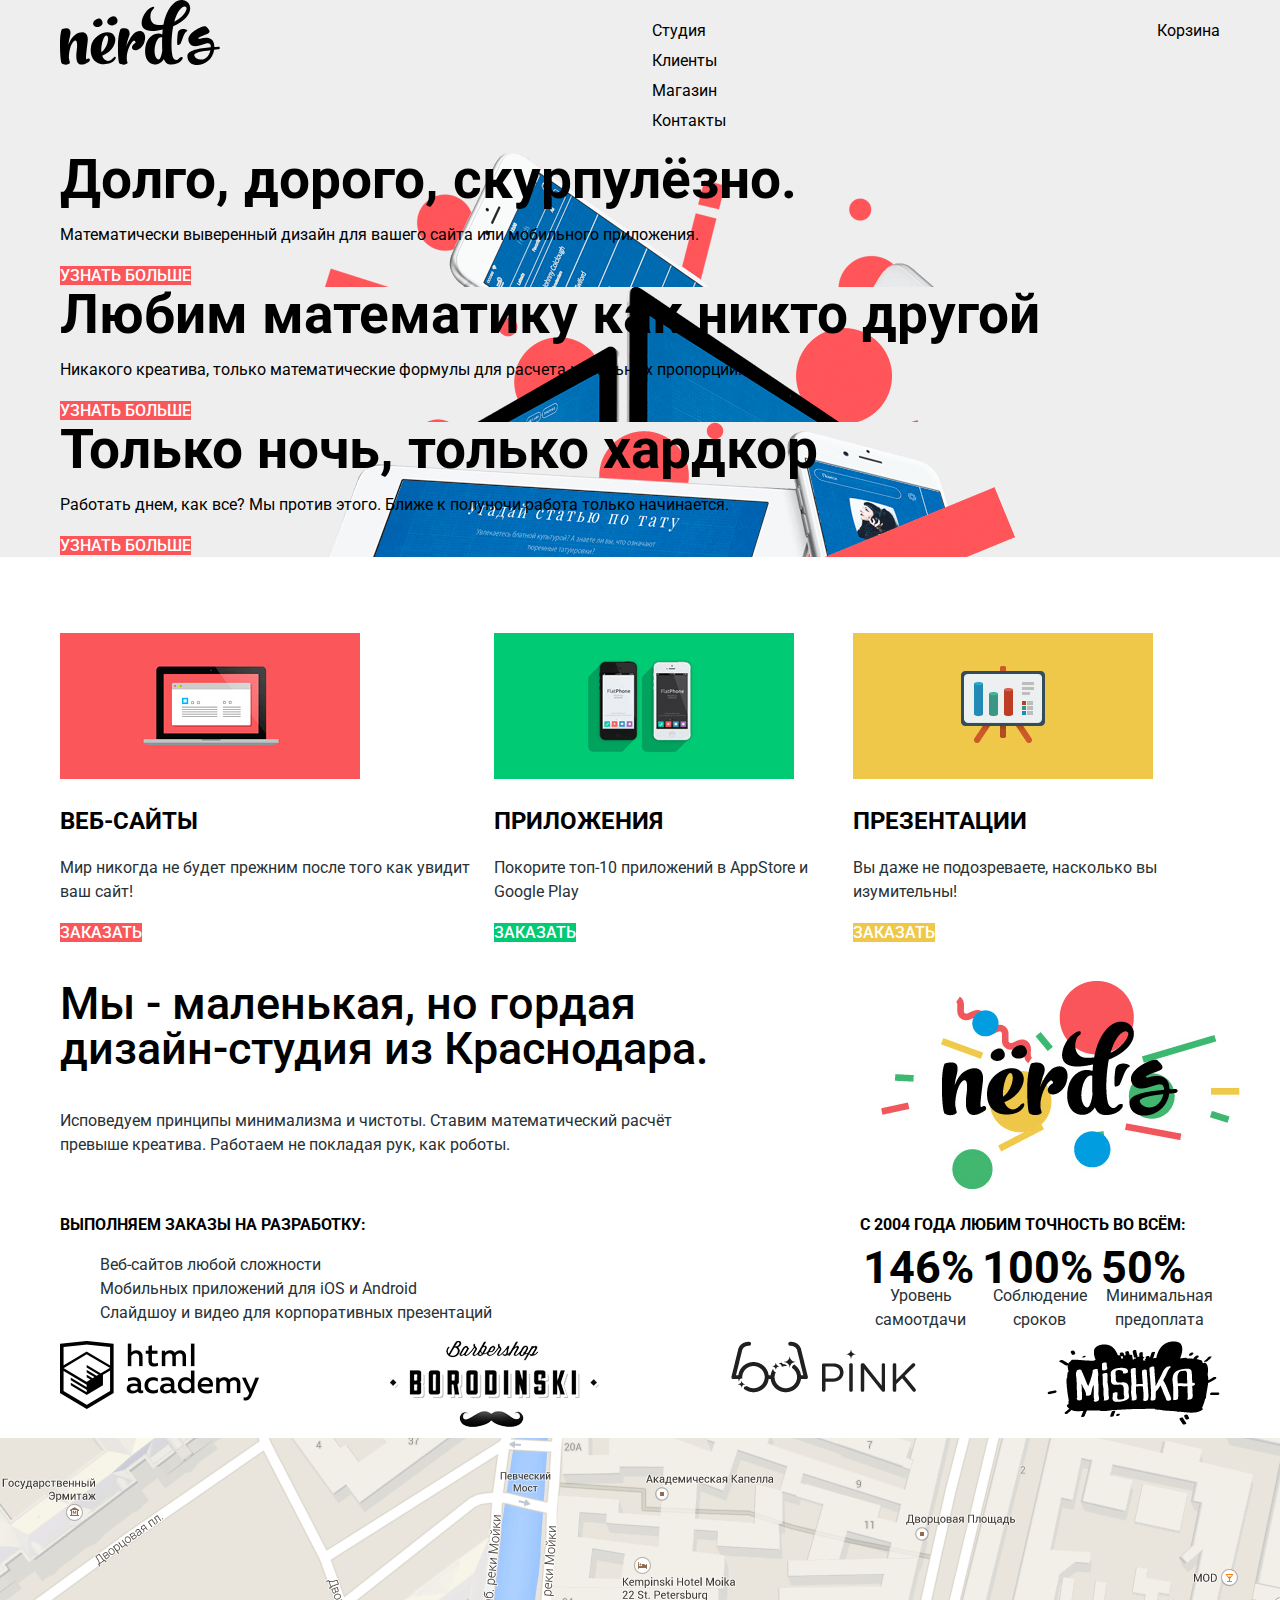
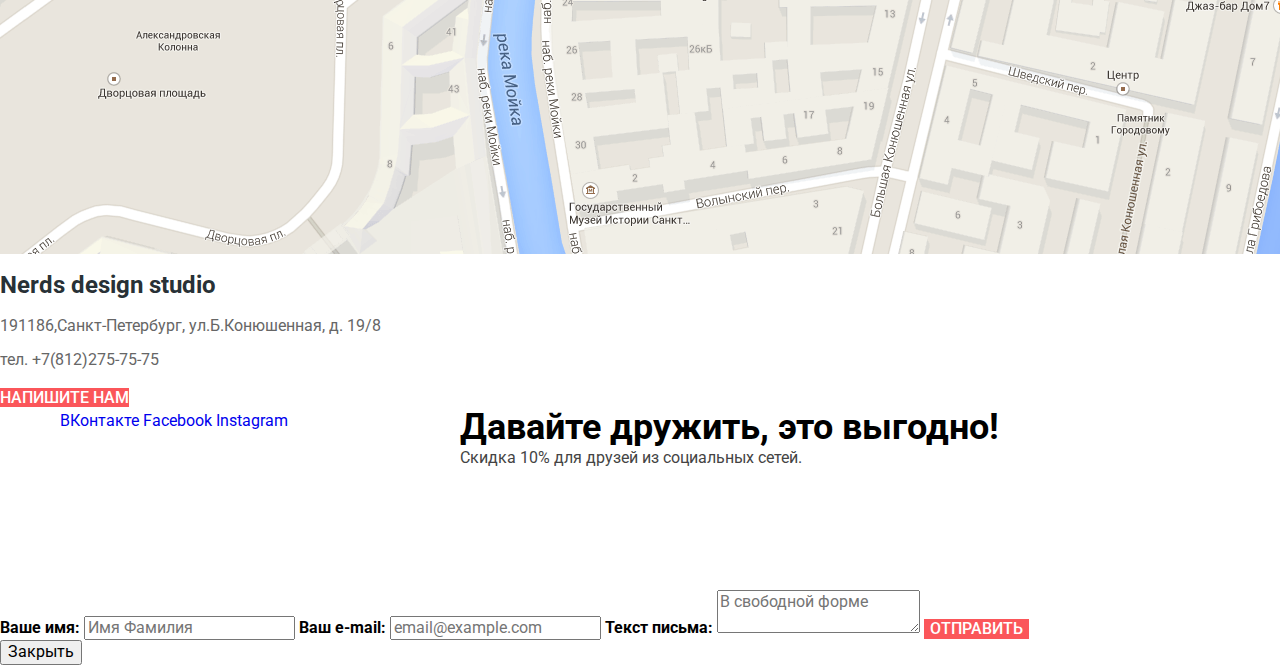
==== index.html @ cb06489e "Сверстал сетки" ====
<!DOCTYPE html>
<html lang="ru">
  <head>
    <meta charset="utf-8">
    <title>HTML Academy: Нёрдс</title>
    <link href="https://fonts.googleapis.com/css?family=Roboto:400,500,700&amp;subset=cyrillic" rel="stylesheet">
    <link rel="stylesheet" href="css/normalize.css">
    <link rel="stylesheet" href="css/style.css">
  </head>
  <body>

    <header class="main-header">
      <nav class="main-navigation">
        <div class="top-header container">
          <a class="main-header-logo">
            <img src="img/nerds-logo.svg" width="160" height="65" alt="Nerds logo">
          </a>
          <ul class="main-menu">
            <li><a href="#">Студия</a></li>
            <li><a href="#">Клиенты</a></li>
            <li><a href="catalog.html">Магазин</a></li>
            <li><a href="#">Контакты</a></li>
          </ul>
          <ul class="cart">
            <li><a href="#">Корзина</a></li>
          </ul>
        </div>
      </nav>
    </header>

    <main>
      <h1 class="visually-hidden">Студия Нёрдс.</h1>

      <section class="slider">
        <div class="container">
        <h2 class="visually-hidden">Слайдер</h2>
        <ul class="slider-list">
          <li>
            <h3 class="slider-title">Долго, дорого, скурпулёзно.</h3>
            <p class="slider-description">
              Математически выверенный дизайн для вашего сайта или мобильного приложения.
            </p>
            <a href="#" class="button slider-button">Узнать больше</a>
          </li>
          <li>
            <h3 class="slider-title">Любим математику как никто другой</h3>
            <p class="slider-description">
              Никакого креатива, только математические формулы для расчета идеальных пропорций.
            </p>
            <a href="#" class="button slider-button">Узнать больше</a>
          </li>
          <li>
            <h3 class="slider-title">Только ночь, только хардкор</h3>
            <p class="slider-description">
              Работать днем, как все? Мы против этого. Ближе к полуночи работа только начинается.
            </p>
            <a href="#" class="button slider-button">Узнать больше</a>
          </li>
        </ul>
        <ul class="slider-controls visually-hidden">
          <li><button>Первый слайд</button></li>
          <li><button>Второй слайд</button></li>
          <li><button>Третий слайд</button></li>
        </ul>
        </div>
      </section>

      <section class="advantages container">
        <h2 class="visually-hidden">Предложения</h2>
        <ul class="advantages-list">
          <li class="advantages-item">
            <img src="img/illustration-1.png" width="300" height="146" alt="Веб-сайты">
            <h2 class="advantages-title">Веб-сайты</h2>
            <p class="advantages-item-description">Мир никогда не будет прежним после того как увидит ваш сайт!</p>
            <a class="button" href="#">Заказать</a>
          </li>
          <li class="advantages-item">
            <img src="img/illustration-2.png" width="300" height="146" alt="Приложения">
            <h2 class="advantages-title">Приложения</h2>
            <p class="advantages-item-description">Покорите топ-10 приложений в AppStore и Google Play</p>
            <a class="button" href="#">Заказать</a>
          </li>
          <li class="advantages-item">
            <img src="img/illustration-3.png" width="300" height="146" alt="Презентации">
            <h2 class="advantages-title">Презентации</h2>
            <p class="advantages-item-description">Вы даже не подозреваете, насколько вы изумительны!</p>
            <a class="button" href="#">Заказать</a>
          </li>
        </ul>
      </section>

      <section class="about container">
        <div class="about-main-column">
          <h2 class="about-title">Мы - маленькая, но гордая дизайн-студия из Краснодара.</h2>
          <p class="about-text">
            Исповедуем принципы минимализма и чистоты. Ставим математический расчёт превыше креатива. Работаем не покладая рук, как роботы.
          </p>
        </div>
        <div class="about-wraper">
          <div class="about-list-column">
            <h3 class="about-list-title">Выполняем заказы на разработку:</h3>
            <ul class="about-list">
              <li>Веб-сайтов любой сложности</li>
              <li>Мобильных приложений для iOS и Android</li>
              <li>Слайдшоу и видео для корпоративных презентаций</li>
            </ul>
          </div>
          <div class="about-table-column">
            <h3 class="about-table-title">С 2004 года любим точность во всём:</h3>
            <table class="about-table">
              <tr>
                <td>146%</td>
                <td>100%</td>
                <td>50%</td>
              </tr>
              <tr>
                <th>Уровень самоотдачи</th>
                <th>Соблюдение сроков</th>
                <th>Минимальная предоплата</th>
              </tr>
            </table>
          </div>
        </div>
      </section>

      <section class="clients container">
        <h2 class="visually-hidden">Клиенты</h2>
        <ul class="clients-list">
          <li>
            <a href="http://htmlacademy.ru">
              <img src="img/logo-1.png" width="199" height="68" alt="Логотип HTMLAcademy">
            </a>
          </li>
          <li>
            <a href="#">
              <img src="img/logo-2.png" width="209" height="90" alt="Логотип барбершоп Бородинский">
            </a>
          </li>
          <li>
            <a href="#">
              <img src="img/logo-3.png" width="185" height="52" alt="Логотип PINK">
            </a>
          </li>
          <li>
            <a href="#">
              <img src="img/logo-4.png" width="173" height="84" alt="Логотип MISHKA">
            </a>
          </li>
        </ul>
      </section>

    </main>

    <footer class="main-footer">
      <section class="address">
        <img src="img/map.png" width="1440" height="416" alt="Карта с расположением офиса">
        <h2 class="address-title">Nerds design studio</h2>
        <p class="address-text">191186,Санкт-Петербург, ул.Б.Конюшенная, д. 19/8</p>
        <p class="address-phone">тел. +7(812)275-75-75</p>
        <a href="#" class="button address-button">Напишите нам</a>
      </section>
      <section class="footer-social container">
        <div class="footer-icon-column">
          <a class="footer-social-item" href="https://vk.com/">ВКонтакте</a>
          <a class="footer-social-item" href="https://facebook.com/">Facebook</a>
          <a class="footer-social-item" href="https://instagram.com/">Instagram</a>
        </div>
        <div class="footer-text-column">
          <span class="footer-social-title">Давайте дружить, это выгодно!</span>
          <span class="footer-social-text">Скидка 10% для друзей из социальных сетей.</span>
        </div>
      </section>
    </footer>

    <section class="modal modal-write-us">
      <h2 class="write-us-title">Напишите нам</h2>
      <form class="write-us-form" action="http://echo.htmlacademy.ru" method="post">
        <label for="write-us-name">Ваше имя:</label>
        <input type="text" id="write-us-name" name="name" value="" placeholder="Имя Фамилия">
        <label for="write-us-email">Ваш e-mail:</label>
        <input type="email" id="write-us-email" name="email" value="" placeholder="email@example.com">
        <label for="write-us-text">Текст письма:</label>
        <textarea id="write-us-text" name="text" placeholder="В свободной форме"></textarea>
        <button class="button write-us-button" type="submit">Отправить</button>
      </form>
      <button class="modal-close">Закрыть</button>
    </section>

  </body>
</html>
---- css/style.css ----
body {
  margin: 0;
  padding: 0;

  font-family: "Roboto", Arial, sans-serif;
  font-weight: 400;
  font-size: 16px;
  line-height: 24px;
  color: #283136;

  background-color: #ffffff;
}

a {
  text-decoration: none;
}

.button {
  font-family: "Roboto", Arial, sans-serif;
  font-weight: 500;
  font-size: 16px;
  line-height: 18px;

  text-align: center;
  color: #ffffff;
  vertical-align: middle;
  text-transform: uppercase;

  background-color: #fb565a;
  border: none;
}

.container {
  width: 1160px;
  margin: 0 auto;
  padding: 0 20px;
}

.visually-hidden:not(:focus):not(:active),
input[type="checkbox"].visually-hidden,
input[type="radio"].visually-hidden {
  position: absolute;

  width: 1px;
  height: 1px;
  margin: -1px;
  border: 0;
  padding: 0;

  white-space: nowrap;

  clip-path: inset(100%);
  clip: rect(0 0 0 0);
  overflow: hidden;
}

.main-navigation {
  font-size: 16px;
  line-height: 30px;
  color: #000000;

  background-color: #eeeeee;
}

.top-header {
  display: flex;
  justify-content: space-between;
  margin-bottom: 0;
}

.main-menu,
.cart{
  list-style: none;
}

.main-menu a,
.cart a {
  color: #000000;
}

.main-menu a:hover,
.main-menu a:focus,
.cart a:hover,
.cart a:focus {
  color: #fb565a;
}

/*----- Section Slider -----*/

.slider {
  margin-bottom: 76px;

  color: #000000;

  background-color: #eeeeee;
}

.slider-list {
  margin: 0;
  padding: 0;
  list-style: none;
}

.slider-list li:nth-child(1) {
  background-image: url("../img/slide1.png");
  background-position: top center;
  background-repeat: no-repeat;
}

.slider-list li:nth-child(2) {
  background-image: url("../img/slide2.png");
  background-position: top center;
  background-repeat: no-repeat;
}

.slider-list li:nth-child(3) {
  background-image: url("../img/slide3.png");
  background-position: top center;
  background-repeat: no-repeat;
}

.slider-title {
  margin: 0;
  padding: 0;

  font-size: 55px;
  line-height: 55px;
}

.slider-button:hover,
.slider-button:focus {
  background-color: #e74246;
}

.slider-controls {
  list-style: none;
}

/*----- End of Section Slider -----*/

/*----- Section Advantages -----*/

.advantages-list {
  display: flex;
  justify-content: space-between;
  margin: 0;
  padding: 0;

  list-style: none;
}

.advatanges-item {
  width: 300px;
}

.advantages-title {
  font-size: 24px;
  line-height: 30px;
  font-weight: 700;
  color: #000000;
  text-transform: uppercase;
}

.advantages-item:nth-child(1) a:hover,
.advantages-item:nth-child(1) a:focus {
  background-color: #e74246;
}

.advantages-item:nth-child(2) a {
  background-color: #00ca74;
}

.advantages-item:nth-child(2) a:hover,
.advantages-item:nth-child(2) a:focus {
  background-color: #00bc6c;
}

.advantages-item:nth-child(3) a {
  background-color: #efc84a;
}

.advantages-item:nth-child(3) a:hover,
.advantages-item:nth-child(3) a:focus {
  background-color: #eab534;
}

/*----- End of Section Advantages -----*/

/*----- Section About -----*/

.about {
  background-color: #ffffff;
  background-image: url("../img/nerds-illustration.png");
  background-position: top right;
  background-repeat: no-repeat;
}

.about-main-column {
  margin-bottom: 40px;
  width: 660px;
}

.about-wraper {
  display: flex;
  justify-content: space-between;
}

.about-list-column {
  width: 460px;
}

.about-table-column {
  width: 360px;
}

.about-title {
  font-size: 45px;
  line-height: 45px;
  font-weight: 500;
  color: #000000;
}

.about-list-title {
  font-size: 16px;
  line-height: 24px;
  font-weight: 700;
  color: #000000;
  text-transform: uppercase;
}

.about-list {
  list-style: none;
}

.about-table-title {
  font-size: 16px;
  line-height: 24px;
  font-weight: 700;
  color: #000000;
  text-transform: uppercase;
}

.about-table td {
  font-size: 45px;
  font-weight: 700;
  color: #000000;
}

.about-table th {
  font-size: 16px;
  font-weight: 400;
  color: #283136;
}

/*----- End of Section About -----*/

/*----- Section Clients -----*/

.clients-list {
  display: flex;
  justify-content: space-between;
  margin: 0;
  padding: 0;

  list-style: none;
}

/*----- End of Section Clients -----*/

/*----- Footer -----*/

/*----- Section Address -----*/

.address img {
  display: block;
  width: 1440px;
  margin: 0 auto;
}

.addrress-title {
  font-size: 18px;
  line-height: 30px;
  font-weight: 700;
  color: #000000;
}

.address-text,
.address-phone {
  font-size: 16px;
  line-height: 18px;
  font-weight: 400;
  color: #666666;
}

/*.address-button {
  font-size: 16px;
  line-height: 18px;
  font-weight: 500;
  color: #ffffff;
  text-transform: uppercase;

  background-color: #fb565a;
}*/

.address-button:hover {
  background-color: #e74246;
}

/*----- End of Section Address -----*/

.footer-social {
  display: flex;
}

.footer-icon-column {
  width: 260px;
}

.footer-text-column {
  margin-left: 140px;
  width: 560px;
}

.footer-social-title {
  font-size: 36px;
  line-height: 36px;
  font-weight: 700;
  color: #000000;
}

.footer-social-text {
  font-size: 16px;
  line-height: 22px;
  color: #444444;
}

/*----- End of Footer -----*/

/*----- Modal Window -----*/

.write-us-title {
  font-size: 45px;
  line-height: 45px;
  font-weight: 500;
  color: #ffffff;
}

.write-us-form label {
  font-size: 16px;
  line-height: 18px;
  font-weight: 700;
  color: #000000;
}

/*.write-us-button {
  font-size: 16px;
  line-height: 18px;
  font-weight: 500;
  color: #ffffff;
  text-transform: uppercase;

  background-color: #fb565a;
  border: none;
}*/

.write-us-button:hover {
  background-color: #e74246;
}

/*----- End of Modal Window -----*/

/*----- Catalog Page -----*/

.catalog-title {
  font-size: 55px;
  line-height: 55px;
  color: #000000;
  text-align: center;

  background-color: #eeeeee;
}

.main-catalog-column {
  display: flex;
}

/*----- Section Filter -----*/

.filter {
  width: 260px;
  margin-right: 140px;
}

.filter-form legend {
  font-size: 18px;
  line-height: 30px;
  font-weight: 700;
  color: #000000;
  text-transform: uppercase;
}

.price-min,
.price-max {
  line-height: 22px;
  text-transform: uppercase;
}

.filter-form ul {
  list-style: none;
}

.filter-option label {
  line-height: 20px;
}

.button-submit {
  line-height: 18px;
  font-weight: 500;
  color: #000000;
  text-transform: uppercase;

  background-color: #eeeeee;
}

.button-submit:hover {
  background-color: #dfdfdf;
}

/*----- End of Section Filter -----*/

/*----- Section Catalog -----*/

.catalog {
  flex-grow: 1;
}

.catalog-sort-title {
  font-size: 18px;
  line-height: 18px;
  font-weight: 700;
  color: #000000;
  text-transform: uppercase;
}

.sort-by {
  font-size: 14px;
  line-height: 18px;
  text-transform: uppercase;
  color: rgba(0,0,0,0.3);
}

.sort-by:hover,
.sort-by:focus {
  color: rgba(0,0,0,0.6);
}

.active-sort-by,
.sort-by:active {
  color: #000000;
}

.catalog-list {
  margin: 0;
  padding: 0;
  list-style: none;
}

.catalog-list li {
  background-color: #eeeeee;
}

.catalog-item-title {
  font-size: 18px;
  line-height: 30px;
  font-weight: 700;
  color: #000000;
  text-transform: uppercase;
  text-align: center;
}

.catalog-item-description {
  line-height: 18px;
  color: #666666;
  text-align: center;
}

/*----- End of Section Catalog -----*/

/*----- Section Pagination -----*/

.pagination-list {
  list-style: none;
}

.pagination-item a {
  line-height: 18px;
  font-weight: 500;
  color: #000000;

  background-color: #eeeeee;
}

.pagination-item a:hover {
  background-color: #dfdfdf;
}

.pagination-item-current a {
  background-color: #ffffff;
}

/*----- End of Section Pagination -----*/
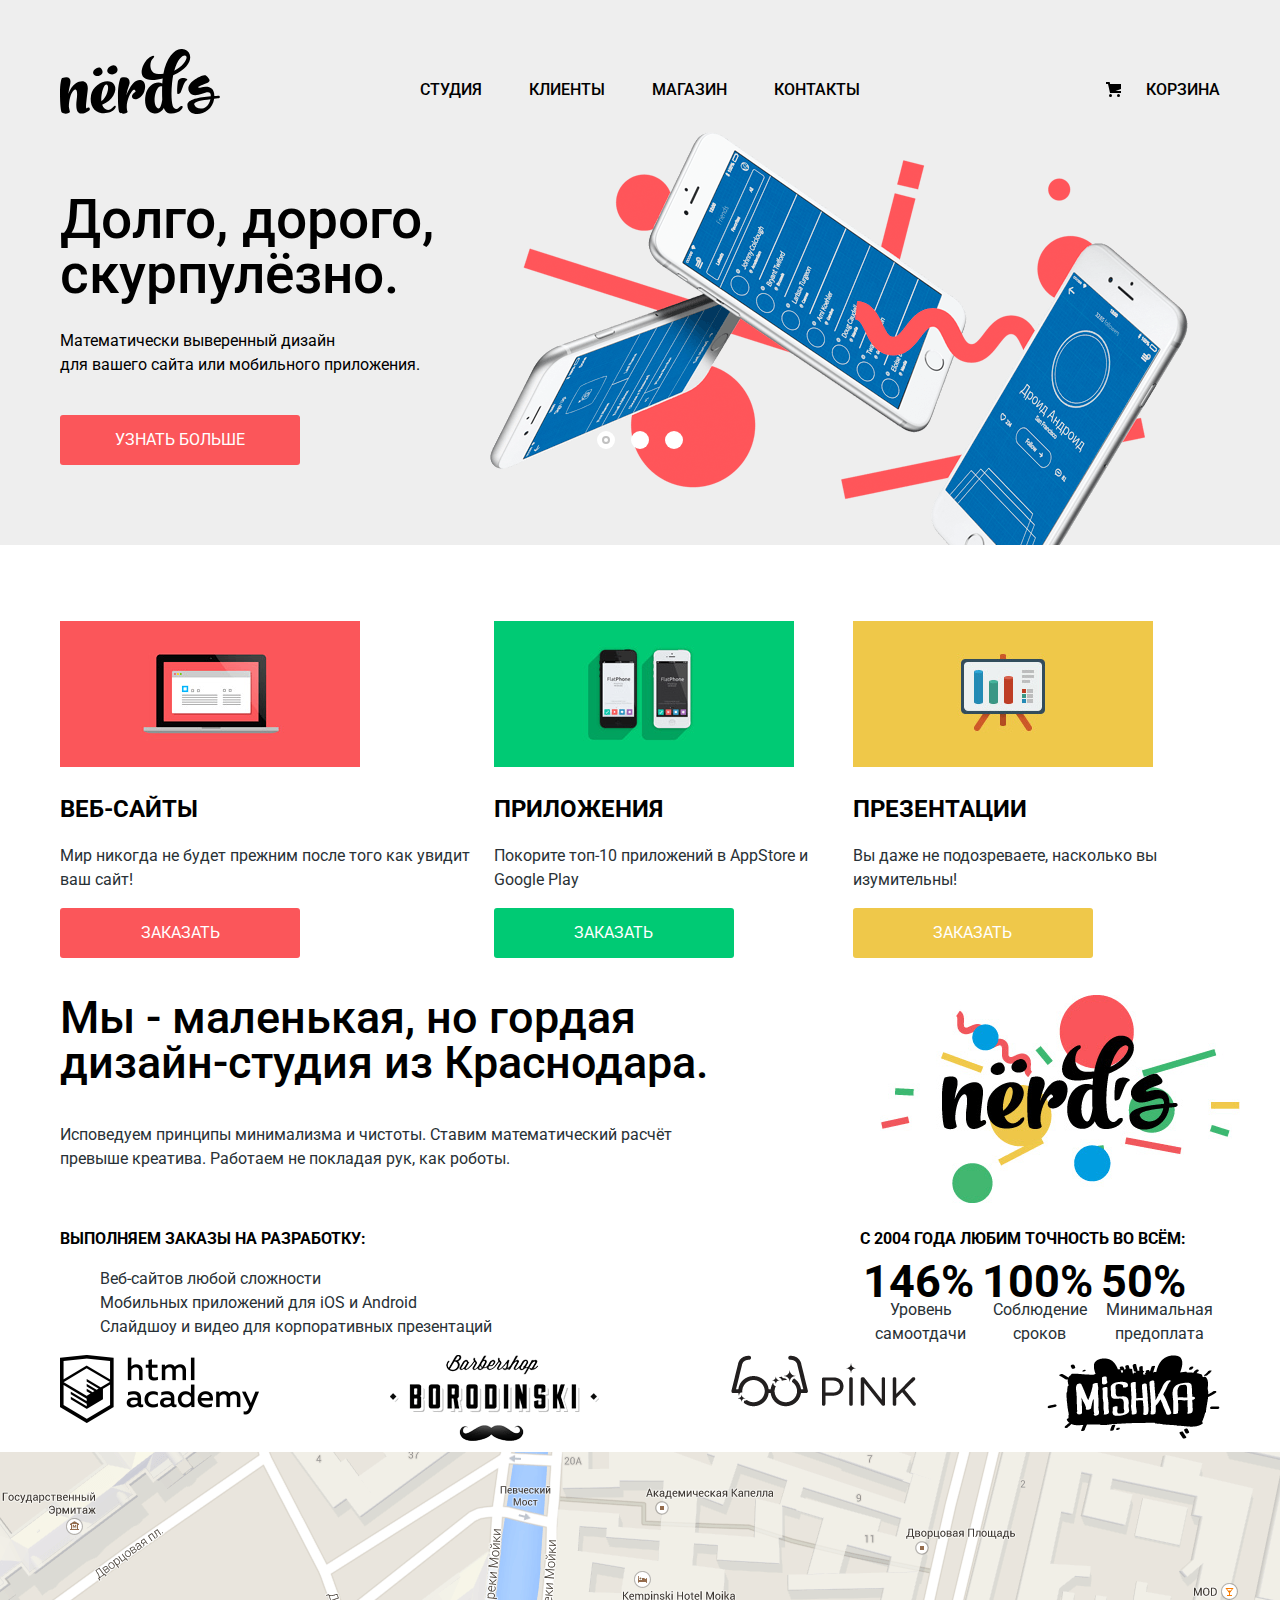
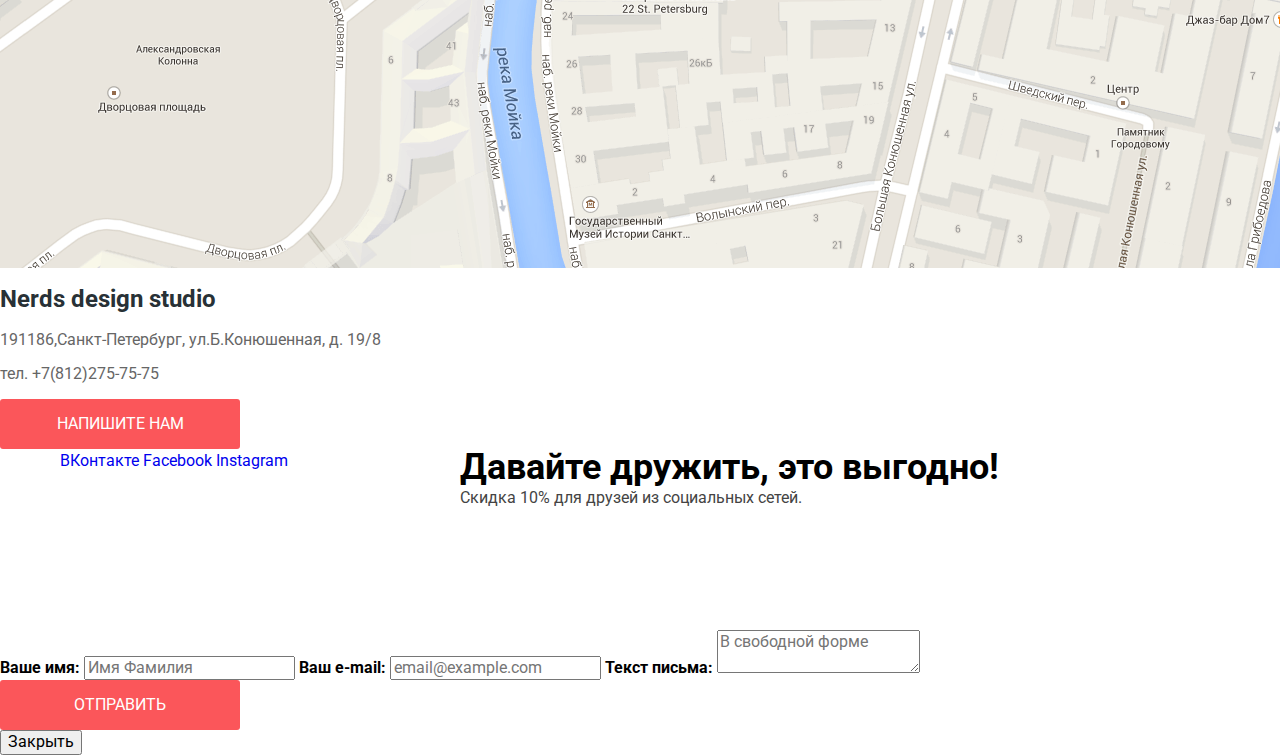
==== commit c11b8449: "Начал верстать декоративные элементы главной" ====
--- a/index.html
+++ b/index.html
@@ -33,35 +33,36 @@
 
       <section class="slider">
         <div class="container">
-        <h2 class="visually-hidden">Слайдер</h2>
-        <ul class="slider-list">
-          <li>
-            <h3 class="slider-title">Долго, дорого, скурпулёзно.</h3>
-            <p class="slider-description">
-              Математически выверенный дизайн для вашего сайта или мобильного приложения.
-            </p>
-            <a href="#" class="button slider-button">Узнать больше</a>
-          </li>
-          <li>
-            <h3 class="slider-title">Любим математику как никто другой</h3>
-            <p class="slider-description">
-              Никакого креатива, только математические формулы для расчета идеальных пропорций.
-            </p>
-            <a href="#" class="button slider-button">Узнать больше</a>
-          </li>
-          <li>
-            <h3 class="slider-title">Только ночь, только хардкор</h3>
-            <p class="slider-description">
-              Работать днем, как все? Мы против этого. Ближе к полуночи работа только начинается.
-            </p>
-            <a href="#" class="button slider-button">Узнать больше</a>
-          </li>
-        </ul>
-        <ul class="slider-controls visually-hidden">
-          <li><button>Первый слайд</button></li>
-          <li><button>Второй слайд</button></li>
-          <li><button>Третий слайд</button></li>
-        </ul>
+          <h2 class="visually-hidden">Слайдер</h2>
+          <div class="slider-controls">
+            <i class="active"></i>
+            <i></i>
+            <i></i>
+          </div>
+          <ul class="slider-list">
+            <li>
+              <h3 class="slider-title">Долго, дорого,<br> скурпулёзно.</h3>
+              <p class="slider-description">
+                Математически выверенный дизайн<br> для вашего сайта или мобильного приложения.
+              </p>
+              <a href="#" class="slider-button button">Узнать больше</a>
+            </li>
+            <li>
+              <h3 class="slider-title">Любим математику<br> как никто другой</h3>
+              <p class="slider-description">
+                Никакого креатива, только математические формулы<br> для расчета идеальных пропорций.
+              </p>
+              <a href="#" class="slider-button button">Узнать больше</a>
+            </li>
+            <li>
+              <h3 class="slider-title">Только ночь,<br> только хардкор</h3>
+              <p class="slider-description">
+                Работать днем, как все? Мы против этого.<br> Ближе к полуночи работа только начинается.
+              </p>
+              <a href="#" class="slider-button button">Узнать больше</a>
+            </li>
+          </ul>
+
         </div>
       </section>
 
--- a/css/style.css
+++ b/css/style.css
@@ -15,7 +15,7 @@
   text-decoration: none;
 }
 
-.button {
+/*.button {
   font-family: "Roboto", Arial, sans-serif;
   font-weight: 500;
   font-size: 16px;
@@ -28,6 +28,35 @@
 
   background-color: #fb565a;
   border: none;
+}*/
+
+.button {
+  display: block;
+  width: 240px;
+  padding: 16px 0;
+
+  font-size: 16px;
+  line-height: 18px;
+  color: #ffffff;
+  text-transform: uppercase;
+  text-align: center;
+  text-decoration: none;
+
+  background-color: #fb565a;
+  border-radius: 3px;
+  border: none;
+}
+
+.button:hover,
+.button:focus {
+  background-color: #e74246;
+}
+
+.button:active {
+  color: rgba(255, 255, 255, 0.3);
+
+  background-color: #d7373b;
+  box-shadow: 0 3px rgba(0, 0, 0, 0.1) inset;
 }
 
 .container {
@@ -57,21 +86,81 @@
 .main-navigation {
   font-size: 16px;
   line-height: 30px;
-  color: #000000;
+  font-weight: 500;
+  color: #000000;
+  text-transform: uppercase;
 
   background-color: #eeeeee;
 }
 
 .top-header {
   display: flex;
+  /*justify-content: space-between;*/
+  margin-bottom: 0;
+  padding-top: 49px;
+}
+
+.main-header-logo {
+  width: 160px;
+  height: 65px;
+}
+
+.main-header-logo:hover,
+.main-header-logo:focus {
+  opacity: 0.8;
+}
+
+.main-header-logo:active {
+  opacity: 0.3;
+}
+
+.main-menu {
+  display: flex;
+  width: 440px;
   justify-content: space-between;
-  margin-bottom: 0;
-}
-
-.main-menu,
+  margin: 0;
+  padding: 0;
+  padding-top: 26px;
+  margin-left: 200px;
+  list-style: none;
+}
+
+.cart {
+  margin: 0;
+  padding: 0;
+  padding-top: 26px;
+  max-width: 160px;
+  margin-left: auto;
+  list-style: none;
+}
+
+.cart a {
+  position: relative;
+  padding-left: 50px;
+}
+
+.cart a::before {
+  content: "";
+
+  position: absolute;
+  top: 2px;
+  left: 10px;
+
+  width: 15px;
+  height: 15px;
+
+  background-image: url("../img/cart-icon.svg");
+  background-repeat: no-repeat;
+  background-position: 0 0;
+}
+
+/*.main-menu,
 .cart{
-  list-style: none;
-}
+  margin: 0;
+  padding: 0;
+  padding-top: 26px;
+  list-style: none;
+}*/
 
 .main-menu a,
 .cart a {
@@ -85,9 +174,16 @@
   color: #fb565a;
 }
 
+.main-menu a:active,
+.cart a:active {
+  color: rgba(0,0,0,0.3);
+}
+
 /*----- Section Slider -----*/
 
 .slider {
+  position: relative;
+
   margin-bottom: 76px;
 
   color: #000000;
@@ -99,32 +195,48 @@
   margin: 0;
   padding: 0;
   list-style: none;
+}
+
+.slider-list li {
+  display: none;
+  padding: 78px 0 80px 0;
+}
+
+.slider-list li:nth-child(1) {
+  display: block;
 }
 
 .slider-list li:nth-child(1) {
   background-image: url("../img/slide1.png");
-  background-position: top center;
+  background-position: 93% 18px;
   background-repeat: no-repeat;
 }
 
 .slider-list li:nth-child(2) {
   background-image: url("../img/slide2.png");
-  background-position: top center;
+  background-position: 100% 0;
   background-repeat: no-repeat;
 }
 
 .slider-list li:nth-child(3) {
   background-image: url("../img/slide3.png");
-  background-position: top center;
+  background-position: 100% 20px;
   background-repeat: no-repeat;
 }
 
 .slider-title {
   margin: 0;
+  margin-bottom: 27px;
   padding: 0;
 
   font-size: 55px;
   line-height: 55px;
+  font-weight: 500;
+}
+
+.slider-description {
+  margin: 0;
+  margin-bottom: 38px;
 }
 
 .slider-button:hover,
@@ -133,7 +245,62 @@
 }
 
 .slider-controls {
-  list-style: none;
+  position: absolute;
+  left: 50%;
+  bottom: 104px;
+  z-index: 100;
+
+  width: 160px;
+  height: 18px;
+
+  text-align: center;
+  font-size: 0;
+  transform: translateX(-50%);
+}
+
+.slider-controls i {
+  position: relative;
+
+  display: inline-block;
+  width: 18px;
+  height: 18px;
+  padding: 8px;
+
+  border-radius: 50%;
+  cursor: pointer;
+}
+
+.slider-controls i::after {
+  content: "";
+
+  position: absolute;
+  top: 8px;
+  left: 8px;
+  z-index: 1;
+
+  width: 18px;
+  height: 18px;
+
+  background-color: #ffffff;
+
+  border-radius: 50%;
+}
+
+.slider-controls .active::before {
+  content: "";
+
+  position: absolute;
+  left: 50%;
+  top: 50%;
+  z-index: 2;
+
+  width: 4px;
+  height: 4px;
+  margin: -4px;
+
+  background-color: inherit;
+  border: 2px solid #c1c1c1;
+  border-radius: 50%;
 }
 
 /*----- End of Section Slider -----*/
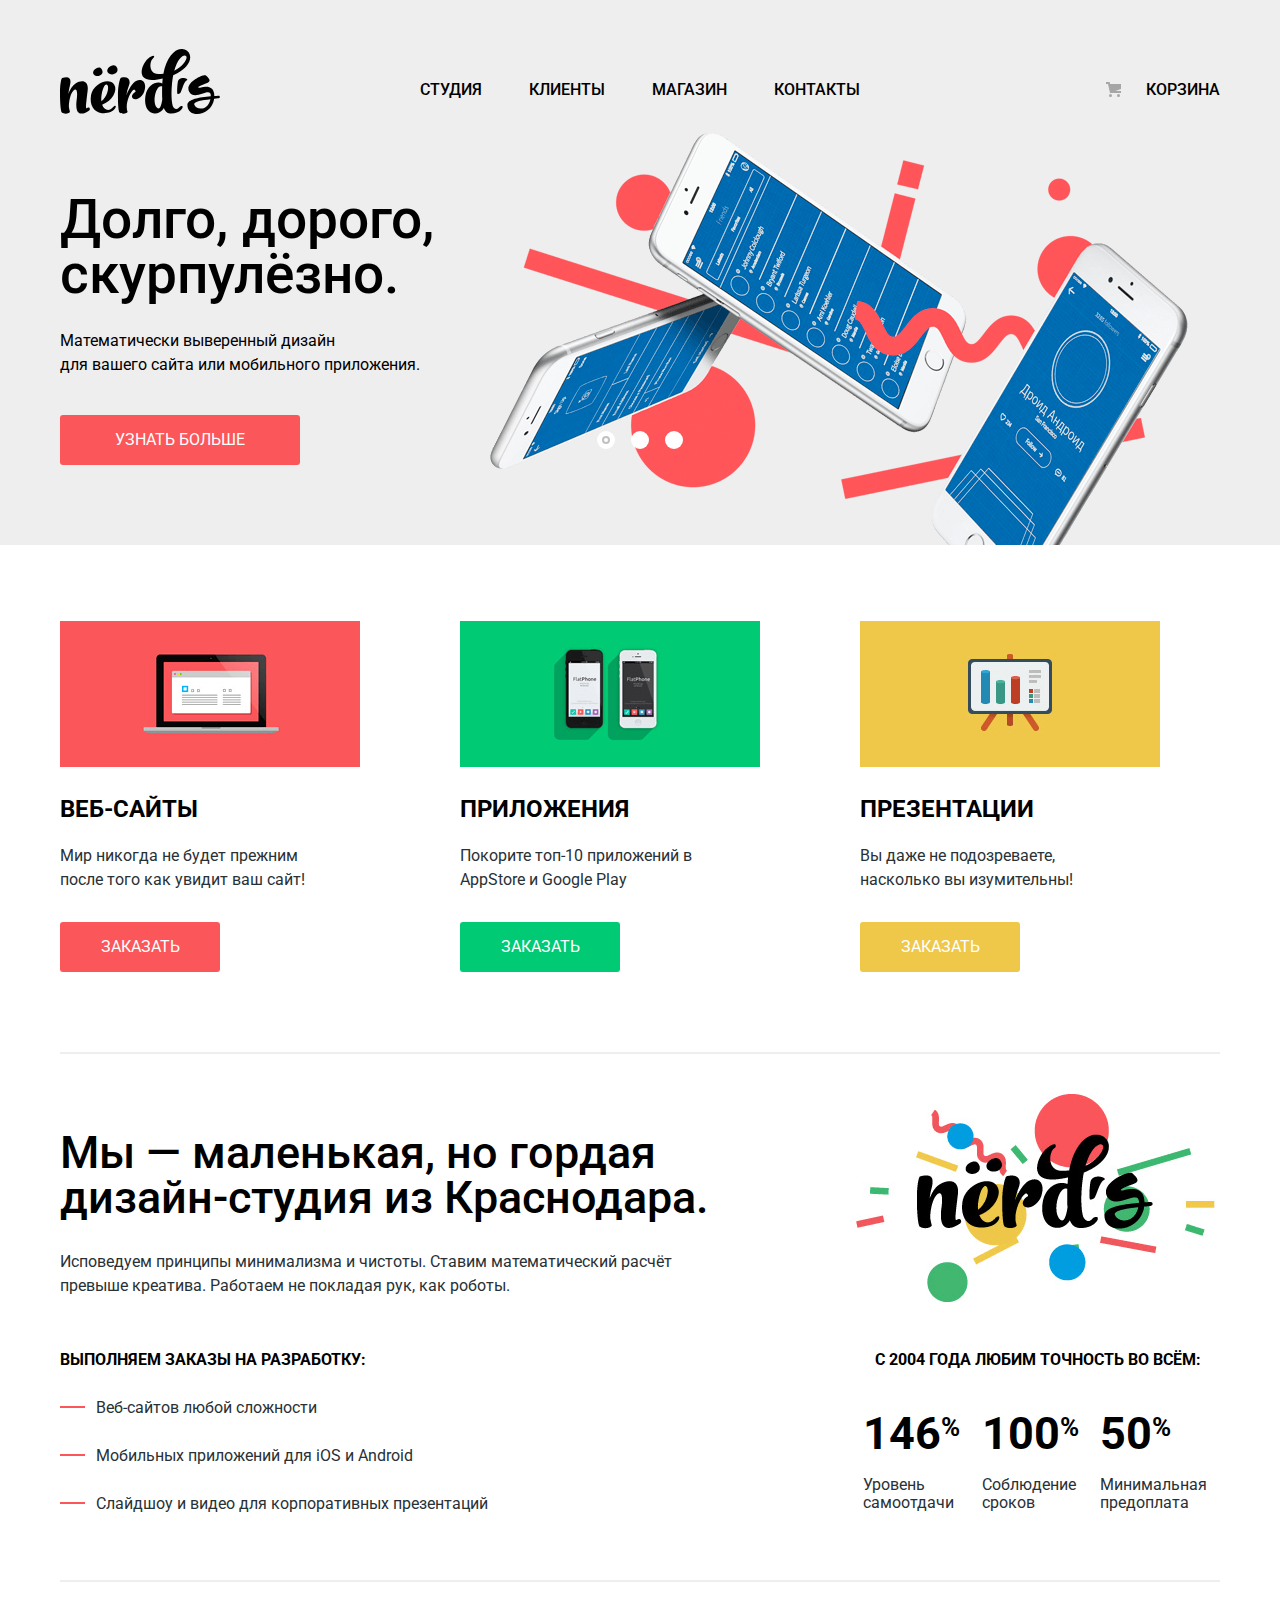
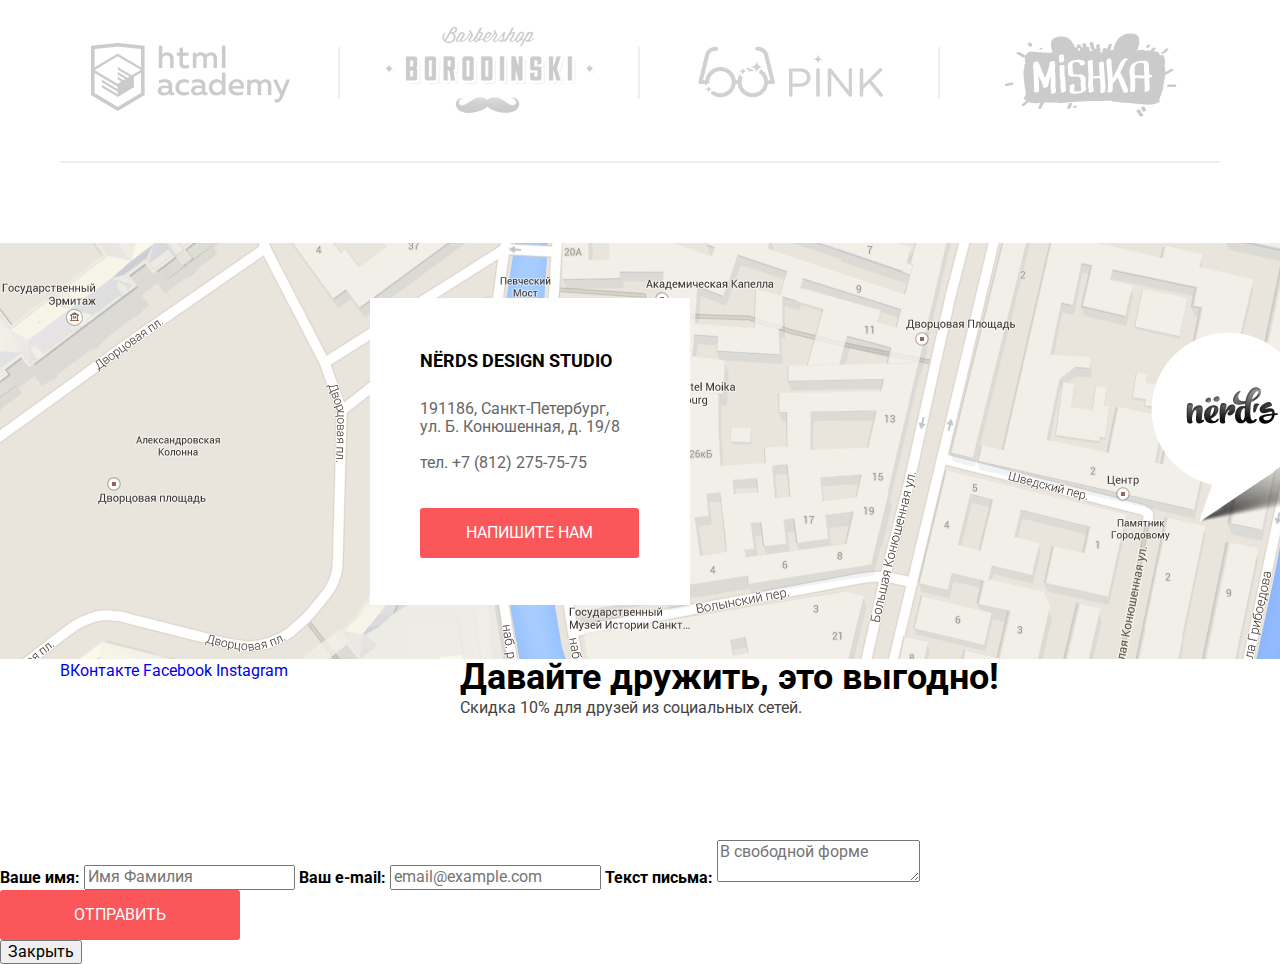
==== commit 7e3e8324: "Почти доверстал главную" ====
--- a/index.html
+++ b/index.html
@@ -66,33 +66,33 @@
         </div>
       </section>
 
-      <section class="advantages container">
+      <section class=" container advantages">
         <h2 class="visually-hidden">Предложения</h2>
         <ul class="advantages-list">
           <li class="advantages-item">
             <img src="img/illustration-1.png" width="300" height="146" alt="Веб-сайты">
             <h2 class="advantages-title">Веб-сайты</h2>
-            <p class="advantages-item-description">Мир никогда не будет прежним после того как увидит ваш сайт!</p>
-            <a class="button" href="#">Заказать</a>
+            <p class="advantages-item-description">Мир никогда не будет прежним<br> после того как увидит ваш сайт!</p>
+            <a class="button advantages-button" href="#">Заказать</a>
           </li>
           <li class="advantages-item">
             <img src="img/illustration-2.png" width="300" height="146" alt="Приложения">
             <h2 class="advantages-title">Приложения</h2>
-            <p class="advantages-item-description">Покорите топ-10 приложений в AppStore и Google Play</p>
-            <a class="button" href="#">Заказать</a>
+            <p class="advantages-item-description">Покорите топ-10 приложений в<br> AppStore и Google Play</p>
+            <a class="button advantages-button" href="#">Заказать</a>
           </li>
           <li class="advantages-item">
             <img src="img/illustration-3.png" width="300" height="146" alt="Презентации">
             <h2 class="advantages-title">Презентации</h2>
-            <p class="advantages-item-description">Вы даже не подозреваете, насколько вы изумительны!</p>
-            <a class="button" href="#">Заказать</a>
+            <p class="advantages-item-description">Вы даже не подозреваете,<br> насколько вы изумительны!</p>
+            <a class="button advantages-button" href="#">Заказать</a>
           </li>
         </ul>
       </section>
-
-      <section class="about container">
+      <hr class="hr-line">
+      <section class="container about">
         <div class="about-main-column">
-          <h2 class="about-title">Мы - маленькая, но гордая дизайн-студия из Краснодара.</h2>
+          <h2 class="about-title">Мы &mdash; маленькая, но гордая дизайн-студия из Краснодара.</h2>
           <p class="about-text">
             Исповедуем принципы минимализма и чистоты. Ставим математический расчёт превыше креатива. Работаем не покладая рук, как роботы.
           </p>
@@ -110,9 +110,9 @@
             <h3 class="about-table-title">С 2004 года любим точность во всём:</h3>
             <table class="about-table">
               <tr>
-                <td>146%</td>
-                <td>100%</td>
-                <td>50%</td>
+                <td>146<sup class="percent">%</sup></td>
+                <td>100<sup class="percent">%</sup></td>
+                <td>50<sup class="percent">%</sup></td>
               </tr>
               <tr>
                 <th>Уровень самоотдачи</th>
@@ -123,42 +123,50 @@
           </div>
         </div>
       </section>
-
-      <section class="clients container">
+      <hr class="hr-line">
+      <section class=" container clients">
         <h2 class="visually-hidden">Клиенты</h2>
         <ul class="clients-list">
           <li>
-            <a href="http://htmlacademy.ru">
-              <img src="img/logo-1.png" width="199" height="68" alt="Логотип HTMLAcademy">
+            <a class="clients-item" href="http://htmlacademy.ru">
+              <img src="img/logo1.png" width="260" height="90" alt="Логотип HTMLAcademy">
             </a>
           </li>
           <li>
-            <a href="#">
-              <img src="img/logo-2.png" width="209" height="90" alt="Логотип барбершоп Бородинский">
+            <a class="clients-item" href="#">
+              <img src="img/logo2.png" width="260" height="90" alt="Логотип барбершоп Бородинский">
             </a>
           </li>
           <li>
-            <a href="#">
-              <img src="img/logo-3.png" width="185" height="52" alt="Логотип PINK">
+            <a class="clients-item" href="#">
+              <img src="img/logo3.png" width="260" height="90" alt="Логотип PINK">
             </a>
           </li>
           <li>
-            <a href="#">
-              <img src="img/logo-4.png" width="173" height="84" alt="Логотип MISHKA">
+            <a class="clients-item" href="#">
+              <img src="img/logo4.png" width="260" height="90" alt="Логотип MISHKA">
             </a>
           </li>
         </ul>
+        <div class="clients-dividers">
+          <i></i>
+          <i></i>
+          <i></i>
+        </div>
       </section>
-
+      <hr class="hr-line">
     </main>
 
     <footer class="main-footer">
       <section class="address">
         <img src="img/map.png" width="1440" height="416" alt="Карта с расположением офиса">
-        <h2 class="address-title">Nerds design studio</h2>
-        <p class="address-text">191186,Санкт-Петербург, ул.Б.Конюшенная, д. 19/8</p>
-        <p class="address-phone">тел. +7(812)275-75-75</p>
-        <a href="#" class="button address-button">Напишите нам</a>
+        <div class="address-block">
+          <h2 class="address-title">Nёrds design studio</h2>
+          <p class="address-text">191186, Санкт-Петербург,<br> ул. Б. Конюшенная, д. 19/8</p>
+          <p class="address-phone">тел. +7 (812) 275-75-75</p>
+          <a href="#" class="button address-button">Напишите нам</a>
+        </div>
+        <div class="map-marker"></div>
       </section>
       <section class="footer-social container">
         <div class="footer-icon-column">
--- a/css/style.css
+++ b/css/style.css
@@ -65,6 +65,14 @@
   padding: 0 20px;
 }
 
+.hr-line {
+  width: 1160px;
+  margin: 0 auto;
+  padding: 0;
+  height: 2px;
+  border: none;
+  background-color: #eeeeee;
+}
 .visually-hidden:not(:focus):not(:active),
 input[type="checkbox"].visually-hidden,
 input[type="radio"].visually-hidden {
@@ -307,6 +315,10 @@
 
 /*----- Section Advantages -----*/
 
+.advantages {
+  margin-bottom: 80px;
+}
+
 .advantages-list {
   display: flex;
   justify-content: space-between;
@@ -320,6 +332,10 @@
   width: 300px;
 }
 
+.advantages-item:last-child {
+  padding-right: 60px;
+}
+
 .advantages-title {
   font-size: 24px;
   line-height: 30px;
@@ -328,6 +344,14 @@
   text-transform: uppercase;
 }
 
+.advantages-item-description {
+  margin-bottom: 30px;
+}
+
+.advantages-button {
+  width: 160px;
+}
+
 .advantages-item:nth-child(1) a:hover,
 .advantages-item:nth-child(1) a:focus {
   background-color: #e74246;
@@ -356,14 +380,17 @@
 /*----- Section About -----*/
 
 .about {
+  margin-top: 36px;
+  margin-bottom: 40px;
   background-color: #ffffff;
   background-image: url("../img/nerds-illustration.png");
-  background-position: top right;
+  background-position: 97% 4px;
   background-repeat: no-repeat;
 }
 
 .about-main-column {
-  margin-bottom: 40px;
+  padding-top: 40px;
+  margin-bottom: 50px;
   width: 660px;
 }
 
@@ -381,13 +408,23 @@
 }
 
 .about-title {
+  margin: 0;
+  padding: 0;
   font-size: 45px;
   line-height: 45px;
   font-weight: 500;
   color: #000000;
 }
 
+.about-text {
+  margin:0;
+  padding: 0;
+  padding-top: 30px;
+}
+
 .about-list-title {
+  margin: 0;
+  padding: 0;
   font-size: 16px;
   line-height: 24px;
   font-weight: 700;
@@ -396,10 +433,36 @@
 }
 
 .about-list {
-  list-style: none;
+  margin: 0;
+  padding: 0;
+  padding-top: 24px;
+  list-style: none;
+
+}
+
+.about-list li {
+  position: relative;
+  margin: 0;
+  padding: 0;
+  padding-left: 36px;
+  padding-bottom: 24px;
+}
+
+.about-list li::before {
+  content: "";
+
+  position: absolute;
+  left: 0;
+  top: 10px;
+  width: 25px;
+  height: 2px;
+  background-color: #fb565a;
 }
 
 .about-table-title {
+  margin: 0;
+  padding: 0;
+  padding-left: 15px;
   font-size: 16px;
   line-height: 24px;
   font-weight: 700;
@@ -407,21 +470,45 @@
   text-transform: uppercase;
 }
 
+.about-table {
+  margin-top: 47px;
+}
+
 .about-table td {
+  position: relative;
   font-size: 45px;
   font-weight: 700;
   color: #000000;
+  padding-bottom: 27px;
+  width: 120px;
+  text-align: left;
 }
 
 .about-table th {
   font-size: 16px;
+  line-height: 18px;
   font-weight: 400;
   color: #283136;
+  text-align: left;
+}
+
+.percent {
+  /*position: absolute;
+  top: -6px;
+  left: 73px;*/
+
+  font-size: 26px;
+
 }
 
 /*----- End of Section About -----*/
 
 /*----- Section Clients -----*/
+
+.clients {
+  margin-top: 45px;
+  margin-bottom: 37px;
+}
 
 .clients-list {
   display: flex;
@@ -432,11 +519,66 @@
   list-style: none;
 }
 
+.clients-item {
+  position: relative;
+  opacity: 0.2;
+}
+
+.clients-item:hover,
+.clients-item:focus {
+  opacity: 1;
+}
+
+.clients-item:active {
+  opacity: 0.1;
+}
+
+.clients-list li {
+  position: relative;
+}
+
+.clients-list li::after {
+  content: "";
+
+  position: absolute;
+  display: block;
+  top: 20px;
+  right: -20px;
+  z-index: 100;
+  width: 2px;
+  height: 52px;
+  background-color: #eeeeee;
+  opacity: 1;
+}
+
+.clients-list li:last-of-type::after {
+  display: none;
+}
+
+
 /*----- End of Section Clients -----*/
 
 /*----- Footer -----*/
 
+.main-footer {
+  margin-top: 80px;
+}
+
 /*----- Section Address -----*/
+.address {
+  position: relative;
+}
+
+.map-marker {
+  position: absolute;
+  top: 89px;
+  left: 1151px;
+  width: 231px;
+  height: 190px;
+  background-image: url("../img/map-marker.png");
+  background-repeat: no-repeat;
+  /*background-position: 300px 100px;*/
+}
 
 .address img {
   display: block;
@@ -444,30 +586,49 @@
   margin: 0 auto;
 }
 
-.addrress-title {
+.address-block {
+  position: absolute;
+  top: 55px;
+  left: 370px;
+  width: 270px;
+  padding-left: 50px;
+  background-color: #ffffff;
+}
+
+.address-title {
+  margin: 0;
+  padding: 0;
+  padding-top: 48px;
   font-size: 18px;
   line-height: 30px;
   font-weight: 700;
   color: #000000;
+  text-transform: uppercase;
 }
 
 .address-text,
 .address-phone {
+  margin: 0;
+  padding: 0;
   font-size: 16px;
   line-height: 18px;
   font-weight: 400;
   color: #666666;
 }
 
-/*.address-button {
-  font-size: 16px;
-  line-height: 18px;
-  font-weight: 500;
-  color: #ffffff;
-  text-transform: uppercase;
-
-  background-color: #fb565a;
-}*/
+.address-text {
+    padding-top: 24px;
+}
+
+.address-phone {
+  padding-top: 18px;
+  padding-bottom: 36px;
+}
+
+.address-button {
+  margin-bottom: 47px;
+  width: 219px;
+}
 
 .address-button:hover {
   background-color: #e74246;
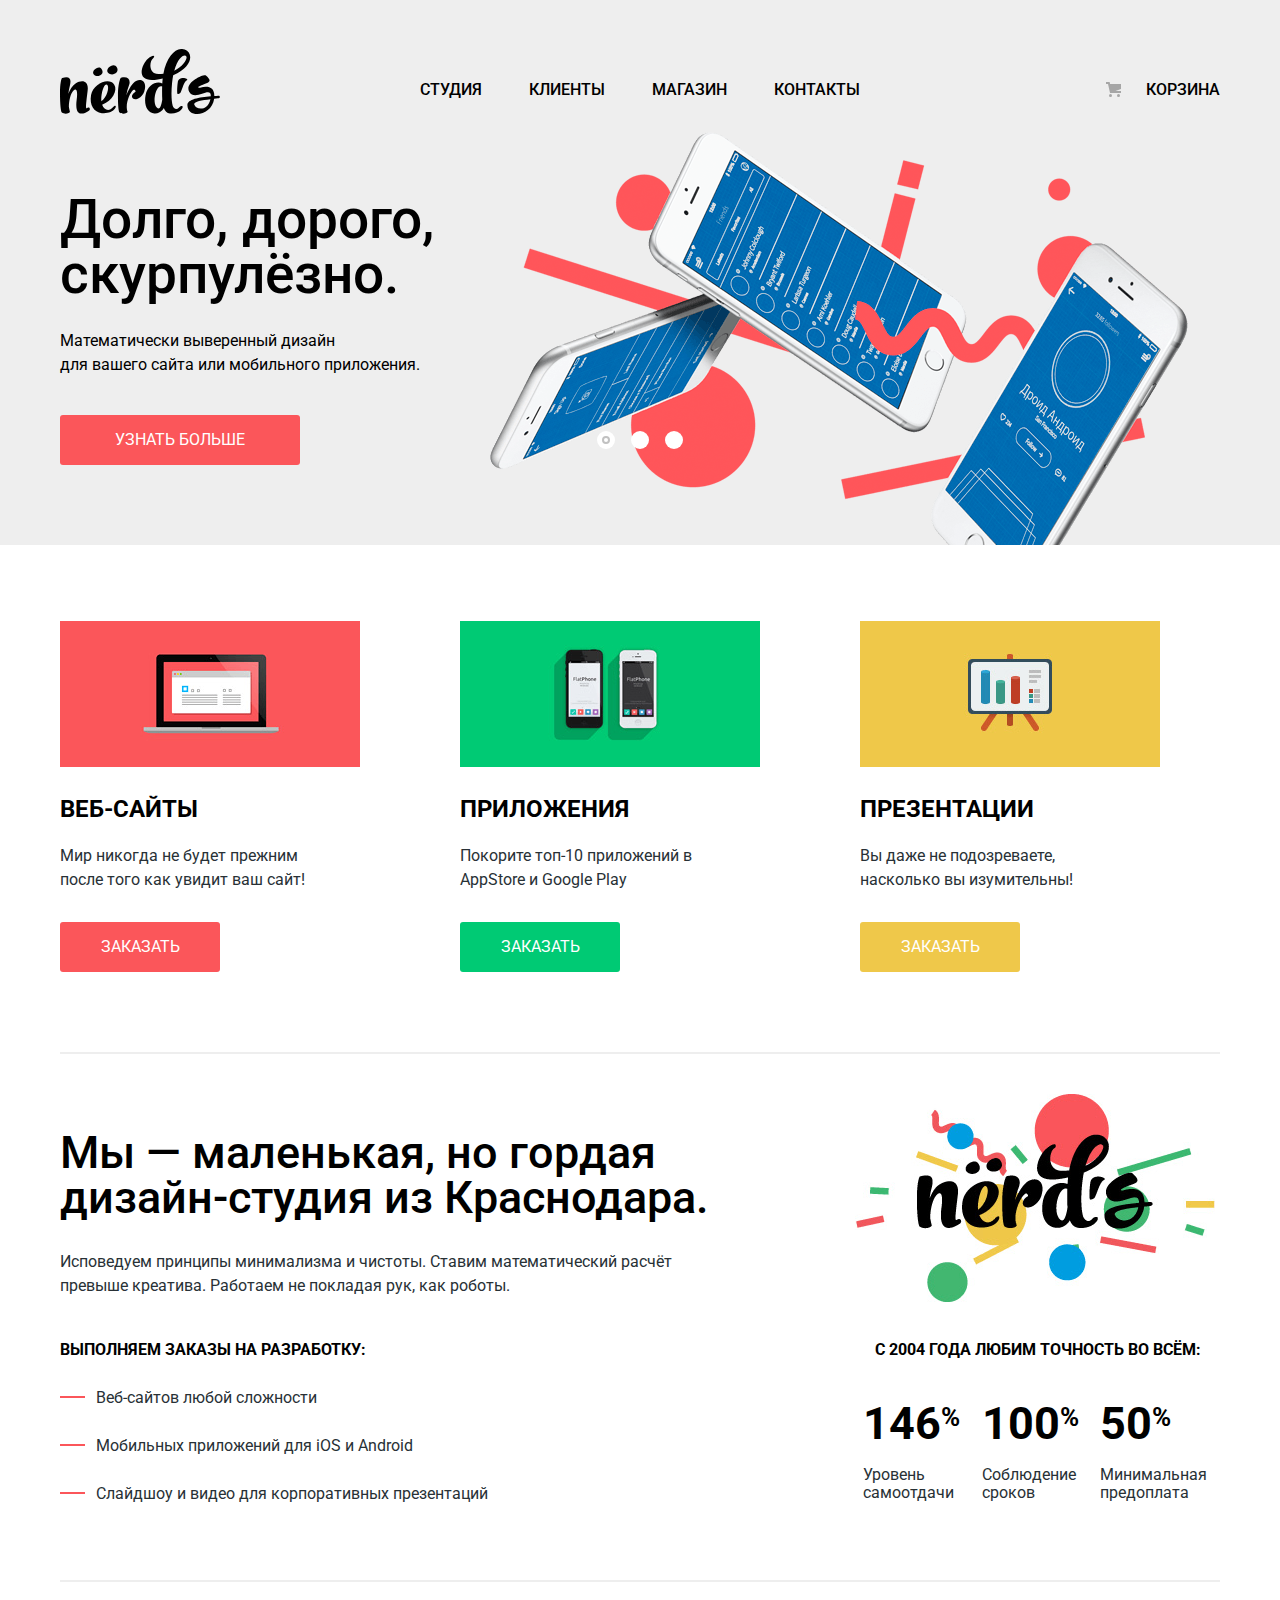
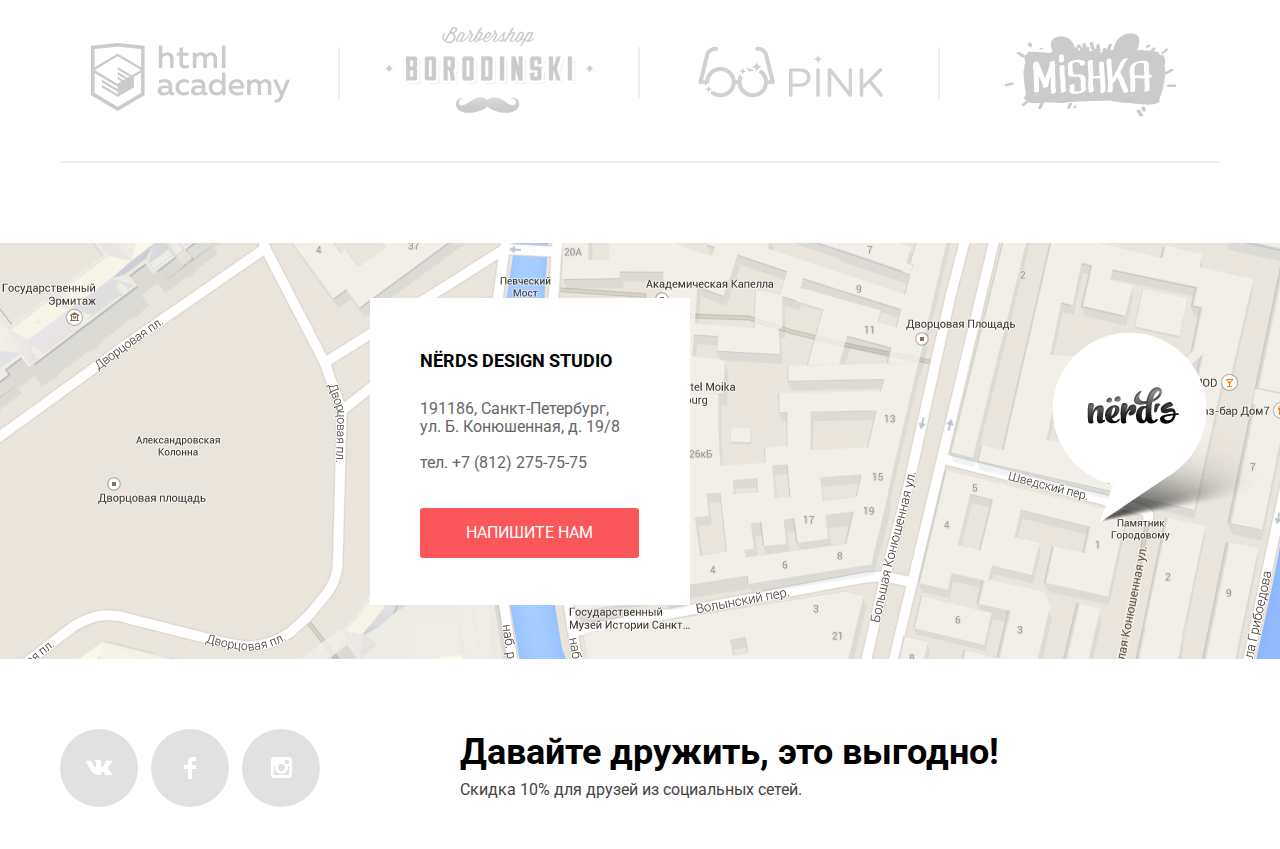
==== commit ebc32d63: "Сверстал главную полностью" ====
--- a/index.html
+++ b/index.html
@@ -170,9 +170,33 @@
       </section>
       <section class="footer-social container">
         <div class="footer-icon-column">
-          <a class="footer-social-item" href="https://vk.com/">ВКонтакте</a>
-          <a class="footer-social-item" href="https://facebook.com/">Facebook</a>
-          <a class="footer-social-item" href="https://instagram.com/">Instagram</a>
+          <a class="footer-social-item" href="https://vk.com/">
+            <span class="visually-hidden">ВКонтакте</span>
+            <svg version="1.1" id="Layer_1" xmlns="http://www.w3.org/2000/svg" xmlns:xlink="http://www.w3.org/1999/xlink" x="0px" y="0px" width="26px" height="15px" viewBox="0 0 26 15" enable-background="new 0 0 26 15" xml:space="preserve">
+              <path fill="#FFFFFF" d="M16.138,11.51c0.956-0.309,2.18,2.04,3.483,2.939c0.978,0.681,1.727,0.534,1.727,0.534l3.473-0.05
+                c0,0,1.815-0.112,0.957-1.554c-0.071-0.12-0.503-1.069-2.585-3.022c-2.177-2.043-1.882-1.712,0.739-5.244
+                c1.597-2.153,2.236-3.468,2.036-4.028c-0.192-0.539-1.365-0.399-1.365-0.399L20.69,0.713c-0.381,0.001-0.704,0.119-0.851,0.515
+                c-0.003,0.004-0.621,1.666-1.445,3.079c-1.741,2.989-2.436,3.148-2.724,2.961c-0.661-0.433-0.494-1.737-0.494-2.664
+                c0-2.897,0.432-4.105-0.846-4.417c-0.427-0.104-0.739-0.172-1.828-0.182c-1.392-0.021-2.574,0-3.244,0.329
+                c-0.445,0.223-0.786,0.712-0.579,0.74c0.26,0.035,0.843,0.16,1.155,0.586c0.401,0.552,0.389,1.789,0.389,1.789
+                s0.229,3.411-0.54,3.834c-0.528,0.29-1.25-0.302-2.803-3.016C6.087,2.879,5.488,1.345,5.488,1.345S5.372,1.06,5.162,0.904
+                C4.912,0.719,4.562,0.66,4.562,0.66L0.848,0.684c0,0-0.558,0.016-0.763,0.262C-0.097,1.164,0.07,1.614,0.07,1.614
+                s2.909,6.881,6.203,10.347c3.02,3.182,6.452,2.971,6.452,2.971h1.555c0,0,0.469-0.054,0.709-0.312
+                c0.224-0.24,0.214-0.691,0.214-0.691S15.172,11.82,16.138,11.51z"/>
+            </svg>
+          </a>
+          <a class="footer-social-item" href="https://facebook.com/">
+            <span class="visually-hidden">Facebook</span>
+            <svg version="1.1" id="Layer_2" xmlns="http://www.w3.org/2000/svg" xmlns:xlink="http://www.w3.org/1999/xlink" x="0px" y="0px" width="12px" height="22px" viewBox="0 0 12 22" enable-background="new 0 0 12 22" xml:space="preserve">
+              <path fill="#FFFFFF" d="M12,4V0H8C5.791,0,4,1.791,4,4v4H0v4h4v10h4V12h4V8H8V4H12z"/>
+            </svg>
+          </a>
+          <a class="footer-social-item" href="https://instagram.com/">
+            <span class="visually-hidden">Instagram</span>
+            <svg enable-background="new 0 0 21 21" height="21" viewBox="0 0 21 21" width="21" xmlns="http://www.w3.org/2000/svg">
+              <path d="m18 0h-15c-1.65 0-3 1.35-3 3v15c0 1.65 1.35 3 3 3h15c1.65 0 3-1.35 3-3v-15c0-1.65-1.35-3-3-3zm-7.5 7c1.93 0 3.5 1.57 3.5 3.5s-1.57 3.5-3.5 3.5-3.5-1.57-3.5-3.5 1.57-3.5 3.5-3.5zm7.5 11h-15v-9h1.181c-.114.482-.181.983-.181 1.5 0 3.59 2.91 6.5 6.5 6.5s6.5-2.91 6.5-6.5c0-.517-.066-1.018-.181-1.5h1.181zm0-11h-4v-4h4z" fill="#fff"/>
+            </svg>
+          </a>
         </div>
         <div class="footer-text-column">
           <span class="footer-social-title">Давайте дружить, это выгодно!</span>
@@ -181,7 +205,7 @@
       </section>
     </footer>
 
-    <section class="modal modal-write-us">
+    <section class="modal modal-write-us visually-hidden">
       <h2 class="write-us-title">Напишите нам</h2>
       <form class="write-us-form" action="http://echo.htmlacademy.ru" method="post">
         <label for="write-us-name">Ваше имя:</label>
--- a/css/style.css
+++ b/css/style.css
@@ -381,7 +381,7 @@
 
 .about {
   margin-top: 36px;
-  margin-bottom: 40px;
+  margin-bottom: 50px;
   background-color: #ffffff;
   background-image: url("../img/nerds-illustration.png");
   background-position: 97% 4px;
@@ -390,7 +390,7 @@
 
 .about-main-column {
   padding-top: 40px;
-  margin-bottom: 50px;
+  margin-bottom: 40px;
   width: 660px;
 }
 
@@ -567,12 +567,13 @@
 /*----- Section Address -----*/
 .address {
   position: relative;
+  margin-bottom: 70px;
 }
 
 .map-marker {
   position: absolute;
   top: 89px;
-  left: 1151px;
+  left: 1052px;
   width: 231px;
   height: 190px;
   background-image: url("../img/map-marker.png");
@@ -638,14 +639,44 @@
 
 .footer-social {
   display: flex;
+  margin-bottom: 40px;
 }
 
 .footer-icon-column {
+  display: flex;
+  justify-content: space-between;
   width: 260px;
+}
+
+.footer-social-item {
+  display: flex;
+  justify-content: center;
+  align-items: center;
+  width: 78px;
+  height: 78px;
+  border-radius: 50%;
+
+  background-color: #e1e1e1;
+}
+
+.footer-social-item:hover,
+.footer-social-item:focus {
+  background-color: #e74246;
+}
+
+.footer-social-item:active {
+  background-color: #d7373b;
+  box-shadow: inset 0px 3px 0px 0px rgba(0, 1, 1, 0.1);
+
+}
+
+.footer-social-item:active path {
+  fill: rgba(255,255,255,0.3);
 }
 
 .footer-text-column {
   margin-left: 140px;
+  padding-top: 5px;
   width: 560px;
 }
 
@@ -658,7 +689,7 @@
 
 .footer-social-text {
   font-size: 16px;
-  line-height: 22px;
+  line-height: 38px;
   color: #444444;
 }
 
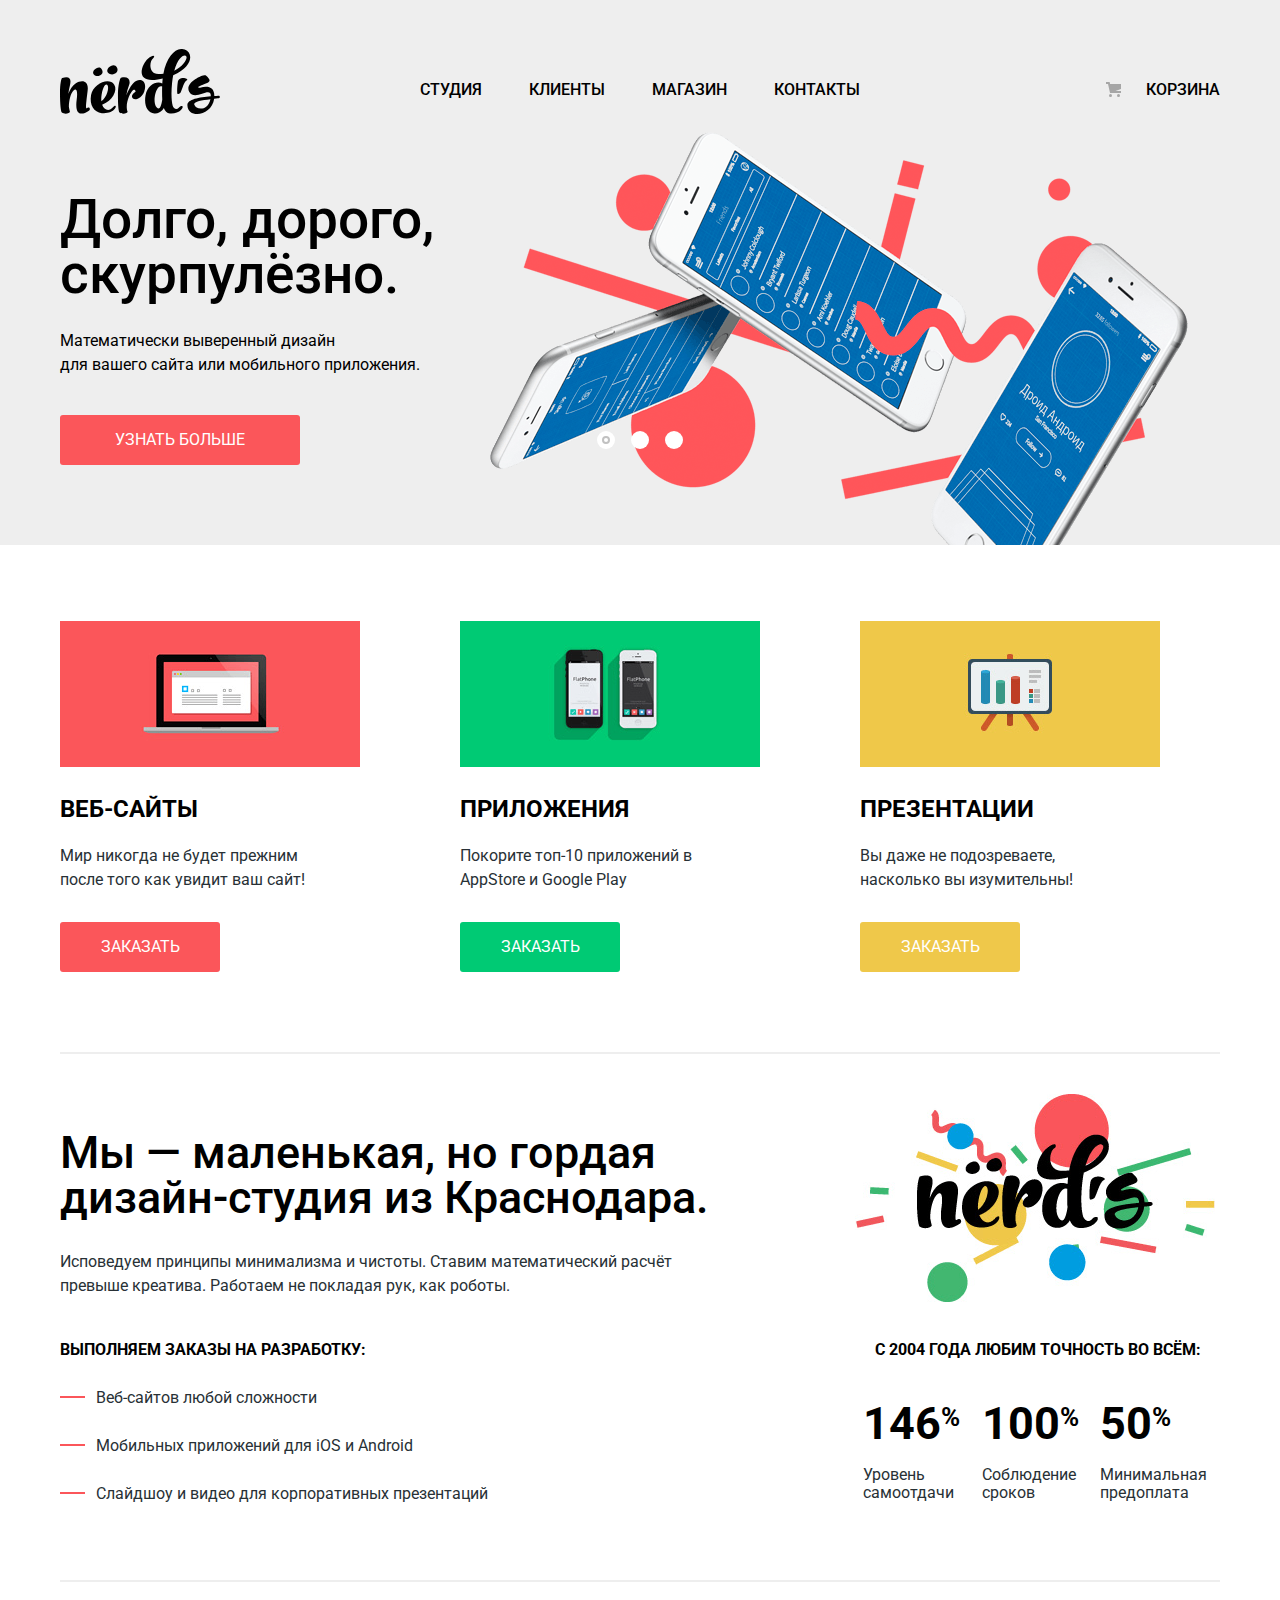
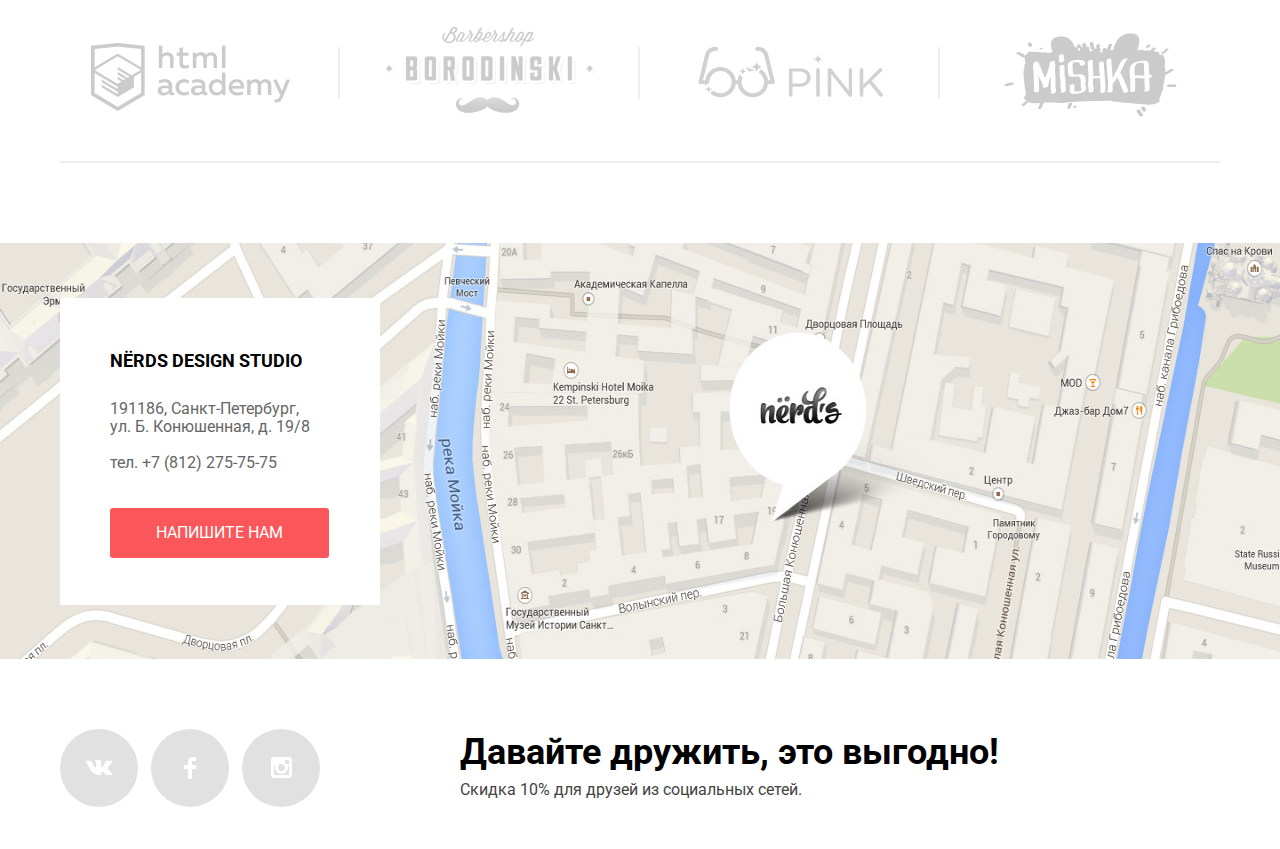
==== commit 65ab1ce2: "Устранил часть замечаний" ====
--- a/index.html
+++ b/index.html
@@ -159,15 +159,20 @@
 
     <footer class="main-footer">
       <section class="address">
-        <img src="img/map.png" width="1440" height="416" alt="Карта с расположением офиса">
-        <div class="address-block">
-          <h2 class="address-title">Nёrds design studio</h2>
-          <p class="address-text">191186, Санкт-Петербург,<br> ул. Б. Конюшенная, д. 19/8</p>
-          <p class="address-phone">тел. +7 (812) 275-75-75</p>
-          <a href="#" class="button address-button">Напишите нам</a>
-        </div>
-        <div class="map-marker"></div>
-      </section>
+        <p class="map">
+          <img src="img/map.jpg" width="1440" height="416" alt="Карта с расположением офиса">
+        </p>
+        <div class="jsmap" id="map"></div>
+        <div class="container address-container">
+          <div class="address-block">
+            <h2 class="address-title">Nёrds design studio</h2>
+            <p class="address-text">191186, Санкт-Петербург,<br> ул. Б. Конюшенная, д. 19/8</p>
+            <p class="address-phone">тел. +7 (812) 275-75-75</p>
+            <a href="writeus.html" class="button address-button">Напишите нам</a>
+          </div>
+        </div>
+      </section>
+
       <section class="footer-social container">
         <div class="footer-icon-column">
           <a class="footer-social-item" href="https://vk.com/">
@@ -205,19 +210,31 @@
       </section>
     </footer>
 
-    <section class="modal modal-write-us visually-hidden">
+    <section class="modal-write-us">
       <h2 class="write-us-title">Напишите нам</h2>
       <form class="write-us-form" action="http://echo.htmlacademy.ru" method="post">
-        <label for="write-us-name">Ваше имя:</label>
-        <input type="text" id="write-us-name" name="name" value="" placeholder="Имя Фамилия">
-        <label for="write-us-email">Ваш e-mail:</label>
-        <input type="email" id="write-us-email" name="email" value="" placeholder="email@example.com">
-        <label for="write-us-text">Текст письма:</label>
-        <textarea id="write-us-text" name="text" placeholder="В свободной форме"></textarea>
-        <button class="button write-us-button" type="submit">Отправить</button>
+        <div class="name-email">
+          <label class="write-us-name-label">
+            Ваше имя:<br>
+            <input type="text" id="write-us-name" name="name" value="" placeholder="Имя Фамилия">
+          </label>
+
+          <label for="write-us-email">
+            Ваш e-mail:<br>
+            <input type="email" id="write-us-email" name="email" value="" placeholder="email@example.com">
+          </label>
+        </div>
+
+        <label for="write-us-text">
+          Текст письма:<br>
+          <textarea id="write-us-text" name="text" placeholder="В свободной форме"></textarea>
+        </label>
+        <button class="button modal-button" type="submit">Отправить</button>
       </form>
       <button class="modal-close">Закрыть</button>
     </section>
-
+    <script src="https://api-maps.yandex.ru/2.1/?lang=ru_RU" type="text/javascript"></script>
+    <script src="js/script.js">
+    </script>
   </body>
 </html>
--- a/css/style.css
+++ b/css/style.css
@@ -1,6 +1,8 @@
 body {
   margin: 0;
   padding: 0;
+  min-width: 1200px;
+  overflow-x: hidden;
 
   font-family: "Roboto", Arial, sans-serif;
   font-weight: 400;
@@ -14,21 +16,6 @@
 a {
   text-decoration: none;
 }
-
-/*.button {
-  font-family: "Roboto", Arial, sans-serif;
-  font-weight: 500;
-  font-size: 16px;
-  line-height: 18px;
-
-  text-align: center;
-  color: #ffffff;
-  vertical-align: middle;
-  text-transform: uppercase;
-
-  background-color: #fb565a;
-  border: none;
-}*/
 
 .button {
   display: block;
@@ -103,7 +90,6 @@
 
 .top-header {
   display: flex;
-  /*justify-content: space-between;*/
   margin-bottom: 0;
   padding-top: 49px;
 }
@@ -128,9 +114,14 @@
   justify-content: space-between;
   margin: 0;
   padding: 0;
+  padding-bottom: 4px;
   padding-top: 26px;
   margin-left: 200px;
   list-style: none;
+}
+
+.main-menu-current {
+  border-bottom: 2px solid #fb565a;
 }
 
 .cart {
@@ -160,15 +151,8 @@
   background-image: url("../img/cart-icon.svg");
   background-repeat: no-repeat;
   background-position: 0 0;
-}
-
-/*.main-menu,
-.cart{
-  margin: 0;
-  padding: 0;
-  padding-top: 26px;
-  list-style: none;
-}*/
+  background-color: #eeeeee;
+}
 
 .main-menu a,
 .cart a {
@@ -218,18 +202,21 @@
   background-image: url("../img/slide1.png");
   background-position: 93% 18px;
   background-repeat: no-repeat;
+  background-color: #eeeeee;
 }
 
 .slider-list li:nth-child(2) {
   background-image: url("../img/slide2.png");
   background-position: 100% 0;
   background-repeat: no-repeat;
+  background-color: #eeeeee;
 }
 
 .slider-list li:nth-child(3) {
   background-image: url("../img/slide3.png");
   background-position: 100% 20px;
   background-repeat: no-repeat;
+  background-color: #eeeeee;
 }
 
 .slider-title {
@@ -270,6 +257,7 @@
   position: relative;
 
   display: inline-block;
+  vertical-align: center;
   width: 18px;
   height: 18px;
   padding: 8px;
@@ -386,6 +374,7 @@
   background-image: url("../img/nerds-illustration.png");
   background-position: 97% 4px;
   background-repeat: no-repeat;
+  background-color: #ffffff;
 }
 
 .about-main-column {
@@ -493,12 +482,7 @@
 }
 
 .percent {
-  /*position: absolute;
-  top: -6px;
-  left: 73px;*/
-
   font-size: 26px;
-
 }
 
 /*----- End of Section About -----*/
@@ -544,7 +528,7 @@
   display: block;
   top: 20px;
   right: -20px;
-  z-index: 100;
+  z-index: 1;
   width: 2px;
   height: 52px;
   background-color: #eeeeee;
@@ -570,27 +554,43 @@
   margin-bottom: 70px;
 }
 
-.map-marker {
-  position: absolute;
-  top: 89px;
-  left: 1052px;
-  width: 231px;
-  height: 190px;
-  background-image: url("../img/map-marker.png");
-  background-repeat: no-repeat;
-  /*background-position: 300px 100px;*/
-}
-
-.address img {
+.address .map {
+  position: absolute;
+  top: 0;
+  left: 0;
   display: block;
-  width: 1440px;
+  margin: 0;
+  padding: 0;
+  width: 100%;
+  min-width: 1200px;
+  /*margin: 0 auto;*/
+  object-fit: cover;
+}
+
+.map img {
+  width: 100%;
   margin: 0 auto;
 }
 
+.jsmap {
+  position: absolute;
+  top: 0;
+  left: 0;
+  width: 100%;
+  height: 416px;
+  /*z-index: 2;*/
+}
+
+.address-container {
+  position: relative;
+}
+
 .address-block {
   position: absolute;
-  top: 55px;
-  left: 370px;
+  top: 25px;
+  left: 20px;
+  margin-top: 30px;
+  z-index: 2;
   width: 270px;
   padding-left: 50px;
   background-color: #ffffff;
@@ -639,6 +639,7 @@
 
 .footer-social {
   display: flex;
+  padding-top: 486px;
   margin-bottom: 40px;
 }
 
@@ -711,17 +712,6 @@
   color: #000000;
 }
 
-/*.write-us-button {
-  font-size: 16px;
-  line-height: 18px;
-  font-weight: 500;
-  color: #ffffff;
-  text-transform: uppercase;
-
-  background-color: #fb565a;
-  border: none;
-}*/
-
 .write-us-button:hover {
   background-color: #e74246;
 }
@@ -731,8 +721,14 @@
 /*----- Catalog Page -----*/
 
 .catalog-title {
+  margin: 0;
+  padding: 0;
+  padding-top: 78px;
+  padding-bottom: 108px;
+  margin-bottom: 55px;
   font-size: 55px;
   line-height: 55px;
+  font-weight: 500;
   color: #000000;
   text-align: center;
 
@@ -748,6 +744,14 @@
 .filter {
   width: 260px;
   margin-right: 140px;
+}
+
+.filter-form fieldset {
+  margin: 0;
+  padding: 0;
+  margin-bottom: 56px;
+
+  border: none;
 }
 
 .filter-form legend {
@@ -758,21 +762,239 @@
   text-transform: uppercase;
 }
 
-.price-min,
-.price-max {
+.filter-price {
+
+}
+
+.range-filter {
+  width: 260px;
+  margin-top: 49px;
+}
+
+.range-controls {
+  position: relative;
+
+  height: 41px;
+  margin-bottom: 15px;
+  padding-top: 39px;
+  padding-right: 20px;
+  padding-left: 20px;
+
+  background-color: #eeeeee;
+
+  border-radius: 5px;
+}
+
+.range-controls .scale {
+  height: 2px;
+
+  background-color: #d7dcde;
+}
+
+.range-controls .bar {
+  width: 70%;
+  height: 2px;
+
+  background-color: #00ca74;
+}
+
+.range-controls .toggle {
+  position: absolute;
+  top: 31px;
+  left: 0;
+
+  width: 4px;
+  height: 4px;
+  padding: 0;
+
+  border: 8px solid #ffffff;
+  background-color: #ababab;
+  box-shadow: 0 2px 1px 0 #cfcfcf;
+  border-radius: 50%;
+  cursor: pointer;
+}
+
+.range-controls .toggle-min {
+  left: 18px;
+}
+
+.range-controls .toggle-max {
+  left: 160px;
+}
+
+.price-controls {
+  font-size: 0;
+}
+
+.price-controls label {
+  display: inline-block;
+  vertical-align: center;
+  width: 50%;
+
+  font-size: 16px;
   line-height: 22px;
   text-transform: uppercase;
 }
 
+.price-controls input {
+  width: 60px;
+  padding: 8px 10px;
+  margin-left: 10px;
+
+  font-family: Roboto, Arial, sans-serif;
+  font-size: 16px;
+  line-height: 22px;
+  text-align: center;
+  color: #283136;
+
+  border: none;
+  border-radius: 5px;
+  background-color: #eeeeee;
+}
+
+.max-price {
+  text-align: right;
+}
+
 .filter-form ul {
+  margin: 0;
+  padding: 0;
+  margin-top: 15px;
+
   list-style: none;
 }
 
+.filter-option {
+  margin-bottom: 21px;
+  padding-left: 36px;
+}
+
+.filter-option:last-of-type {
+  margin-bottom: 0;
+}
+
 .filter-option label {
+  position: relative;
+
+  display: block;
+
   line-height: 20px;
+  cursor: pointer;
+  user-select: none;
+}
+
+.filter-radio + label::before {
+  content: "";
+
+  position: absolute;
+  left: -35px;
+  top: -2px;
+
+  width: 25px;
+  height: 25px;
+
+  background-image: url("../img/radio-off.svg");
+  background-repeat: no-repeat;
+  background-color: #ffffff;
+  opacity: 0.4;
+}
+
+.filter-radio:checked + label::before {
+  content: "";
+
+  position: absolute;
+  left: -35px;
+  top: -2px;
+
+  width: 25px;
+  height: 25px;
+
+  background-image: url("../img/radio-on.svg");
+  background-repeat: no-repeat;
+  background-color: #ffffff;
+  opacity: 0.4;
+}
+
+.filter-radio + label:hover::before,
+.filter-radio + label:focus::before {
+  opacity: 1;
+}
+
+.filter-radio:hover + label::before,
+.filter-radio:focus + label::before {
+  opacity: 1;
+}
+
+.filter-radio:checked + label:hover::before,
+.filter-radio:checked + label:focus::before {
+  opacity: 1;
+}
+
+.filter-radio:disabled + label {
+  opacity: 0.3;
+}
+
+.filter-checkbox + label::before {
+  content: "";
+
+  position: absolute;
+  left: -35px;
+  top: -2px;
+
+  width: 25px;
+  height: 25px;
+
+  background-image: url("../img/checkbox-off.svg");
+  background-repeat: no-repeat;
+  background-color: #ffffff;
+  opacity: 0.4;
+}
+
+.filter-checkbox:checked + label::before {
+  content: "";
+
+  position: absolute;
+  left: -35px;
+  top: -2px;
+
+  width: 25px;
+  height: 25px;
+
+  background-image: url("../img/checkbox-on.svg");
+  background-repeat: no-repeat;
+  background-color: #ffffff;
+  opacity: 0.4;
+}
+
+.filter-checkbox + label:hover::before,
+.filter-checkbox + label:focus::before {
+  opacity: 1;
+}
+
+.filter-checkbox:hover + label::before,
+.filter-checkbox:focus + label::before {
+  opacity: 1;
+}
+
+.filter-checkbox:checked + label:hover::before,
+.filter-checkbox:checked + label:focus::before {
+  opacity: 1;
+}
+
+.filter-checkbox:disabled + label {
+  opacity: 0.3;
+}
+
+.filter-form .filter-layout {
+  margin-bottom: 43px;
+}
+
+.filter-form .filter-features {
+  margin-bottom: 48px;
 }
 
 .button-submit {
+  width: 260px;
   line-height: 18px;
   font-weight: 500;
   color: #000000;
@@ -781,8 +1003,17 @@
   background-color: #eeeeee;
 }
 
-.button-submit:hover {
+.button-submit:hover,
+.button-submit:focus {
   background-color: #dfdfdf;
+}
+
+.button-submit:active {
+  color: rgba(0, 0, 0, 0.3);
+
+  background-color: #d5d5d5;
+  box-shadow: 0 3px rgba(0, 0, 0, 0.1) inset;
+  outline: none;
 }
 
 /*----- End of Section Filter -----*/
@@ -793,7 +1024,14 @@
   flex-grow: 1;
 }
 
+.catalog-sort {
+  position: relative;
+  margin: 0;
+  padding: 0;
+  margin-bottom: 30px;
+}
 .catalog-sort-title {
+  padding-right: 262px;
   font-size: 18px;
   line-height: 18px;
   font-weight: 700;
@@ -802,6 +1040,7 @@
 }
 
 .sort-by {
+  padding-right: 22px;
   font-size: 14px;
   line-height: 18px;
   text-transform: uppercase;
@@ -818,17 +1057,102 @@
   color: #000000;
 }
 
+.sort-direction {
+  position: absolute;
+ /* display: block;*/
+
+  top: 8px;
+
+  width: 11px;
+  height: 10px;
+
+  background-repeat: no-repeat;
+  background-position: center;
+
+  opacity: 0.2;
+}
+
+.sort-direction:hover,
+.sort-direction:focus {
+  opacity: 0.6;
+}
+
+.sort-direction:active,
+.active-sort-direction {
+  opacity: 1;
+}
+.sort-down {
+  right: 30px;
+  background-image: url("../img/icon-down-dir.png");
+  background-color: #ffffff;
+}
+
+.sort-up {
+  right: 1px;
+  background-image: url("../img/icon-up-dir.png");
+  background-color: #ffffff;
+}
+
 .catalog-list {
-  margin: 0;
-  padding: 0;
+  display: flex;
+  flex-wrap: wrap;
+  justify-content: space-between;
+  margin: 0;
+  padding: 0;
+  margin-bottom: 55px;
+
+  width: 760px;
   list-style: none;
 }
 
 .catalog-list li {
+  position: relative;
+  padding-top: 25px;
+  width: 360px;
+}
+
+.catalog-image img {
+  border: 1px solid rgba(0,0,0,0.1);
+  border-top: none;
+}
+
+.catalog-list li::before {
+  content: "";
+
+  display: block;
+  width: 360px;
+  height: 40px;
+
+  background-image: url("../img/browser.svg");
+  background-repeat: no-repeat;
+  background-color: #4d4d4d;
+  opacity: 0.12;
+}
+
+.catalog-list li:hover::before,
+.catalog-list li:focus::before {
+  opacity: 1;
+}
+
+.catalog-item {
+  display: none;
+  position: absolute;
+  top: 410px;
+  width: 360px;
+  z-index: 1;
+
   background-color: #eeeeee;
 }
 
+.catalog-list li:hover .catalog-item,
+.catalog-list li:focus .catalog-item {
+  display:block;
+}
+
 .catalog-item-title {
+  margin: 0;
+  padding: 0;
+  padding-top: 26px;
   font-size: 18px;
   line-height: 30px;
   font-weight: 700;
@@ -838,20 +1162,45 @@
 }
 
 .catalog-item-description {
+  margin: 0;
+  padding: 0;
+  margin-bottom: 30px;
+  padding-top: 15px;
   line-height: 18px;
   color: #666666;
   text-align: center;
 }
 
+.catalog-item-price {
+  margin: 0 auto;
+  margin-bottom: 43px;
+  width: 200px;
+}
+
 /*----- End of Section Catalog -----*/
 
 /*----- Section Pagination -----*/
 
 .pagination-list {
+  display: flex;
+  flex-wrap: wrap;
+  margin: 0;
+  padding: 0;
+  margin-bottom: 10px;
   list-style: none;
 }
 
+.pagination-item {
+  margin-right: 11px;
+}
+
+.pagination-item:last-child {
+  margin-right: 0;
+}
+
 .pagination-item a {
+  display: block;
+  padding: 15px 20px;
   line-height: 18px;
   font-weight: 500;
   color: #000000;
@@ -859,12 +1208,158 @@
   background-color: #eeeeee;
 }
 
-.pagination-item a:hover {
+.pagination-item a:hover,
+.pagination-item a:focus {
+  padding: 15px 20px;
   background-color: #dfdfdf;
+  border: none;
+}
+
+.pagination-item a:active {
+  color: rgba(0, 0, 0, 0.3);
+
+  background-color: #d5d5d5;
+  box-shadow: 0 3px rgba(0, 0, 0, 0.1) inset;
+  outline: none;
 }
 
 .pagination-item-current a {
+  padding: 12px 17px;
+
   background-color: #ffffff;
+  border: 3px solid #dbdbdb;
+}
+
+.pagination-item-next {
+  width: 260px;
+}
+
+.pagination-item-next a {
+  text-transform: uppercase;
+  margin: 0 auto;
+  text-align: center;
 }
 
 /*----- End of Section Pagination -----*/
+
+.catalog-footer {
+  margin-top: 51px;
+}
+
+/*----- Section Modal -----*/
+@keyframes bounce {
+  0% {
+    transform: translateY(-2000px);
+  }
+
+  70% {
+    transform: translateY(30px);
+  }
+
+  90% {
+    transform: translateY(-10px);
+  }
+
+  100% {
+    transform: translateY(0);
+  }
+}
+
+.modal-write-us {
+  display: none;
+  position: fixed;
+  bottom: 180px;
+  left: 50%;
+
+  margin-left: -480px;
+  width: 760px;
+  z-index: 2;
+  padding-left: 100px;
+  padding-right: 100px;
+  padding-top: 58px;
+  padding-bottom: 83px;
+
+  background-color: #ffffff;
+  box-shadow: 0 20px 40px rgba(0,0,0,0.75);
+}
+
+.modal-show {
+  display: block;
+
+  animation: bounce 0.6s;
+}
+
+.write-us-title {
+  margin: 0;
+  padding: 0;
+  margin-bottom: 40px;
+  padding-top: 10px;
+  font-size: 45px;
+  line-height: 45px;
+  font-weight: 500;
+  color: #000000;
+}
+
+.name-email {
+  display: flex;
+  justify-content: space-between;
+  margin-bottom: 27px;
+}
+
+.write-us-form label {
+  margin-bottom: 5px;
+}
+
+.write-us-form input[type="text"],
+.write-us-form input[type="email"] {
+  width: 322px;
+  font: inherit;
+  font-size: 16px;
+  line-height: 18px;
+  font-weight: 400;
+  margin-top: 10px;
+  padding: 13px 17px;
+  border: 2px solid #d7dcde;
+}
+
+.write-us-form textarea {
+  margin-top: 6px;
+  margin-bottom: 40px;
+  padding: 13px 17px;
+  width: 725px;
+  height: 90px;
+  resize: none;
+  border: 2px solid #d7dcde;
+}
+
+.modal-button {
+  width: 260px;
+  margin-bottom: 10px;
+}
+
+.modal-close {
+  position: absolute;
+  font-size: 0;
+  top: 80px;
+  right: 90px;
+  width: 21px;
+  height: 21px;
+  border: 0;
+  cursor: pointer;
+
+  background-image: url("../img/close-cross.svg");
+  background-repeat: no-repeat;
+  background-color: #ffffff;
+  opacity: 0.3;
+}
+
+.modal-close:hover,
+.modal-close:focus {
+  opacity: 1;
+}
+
+.modal-close:active {
+  opacity: 0.1;
+}
+
+/*----- End of Section Modal -----*/
